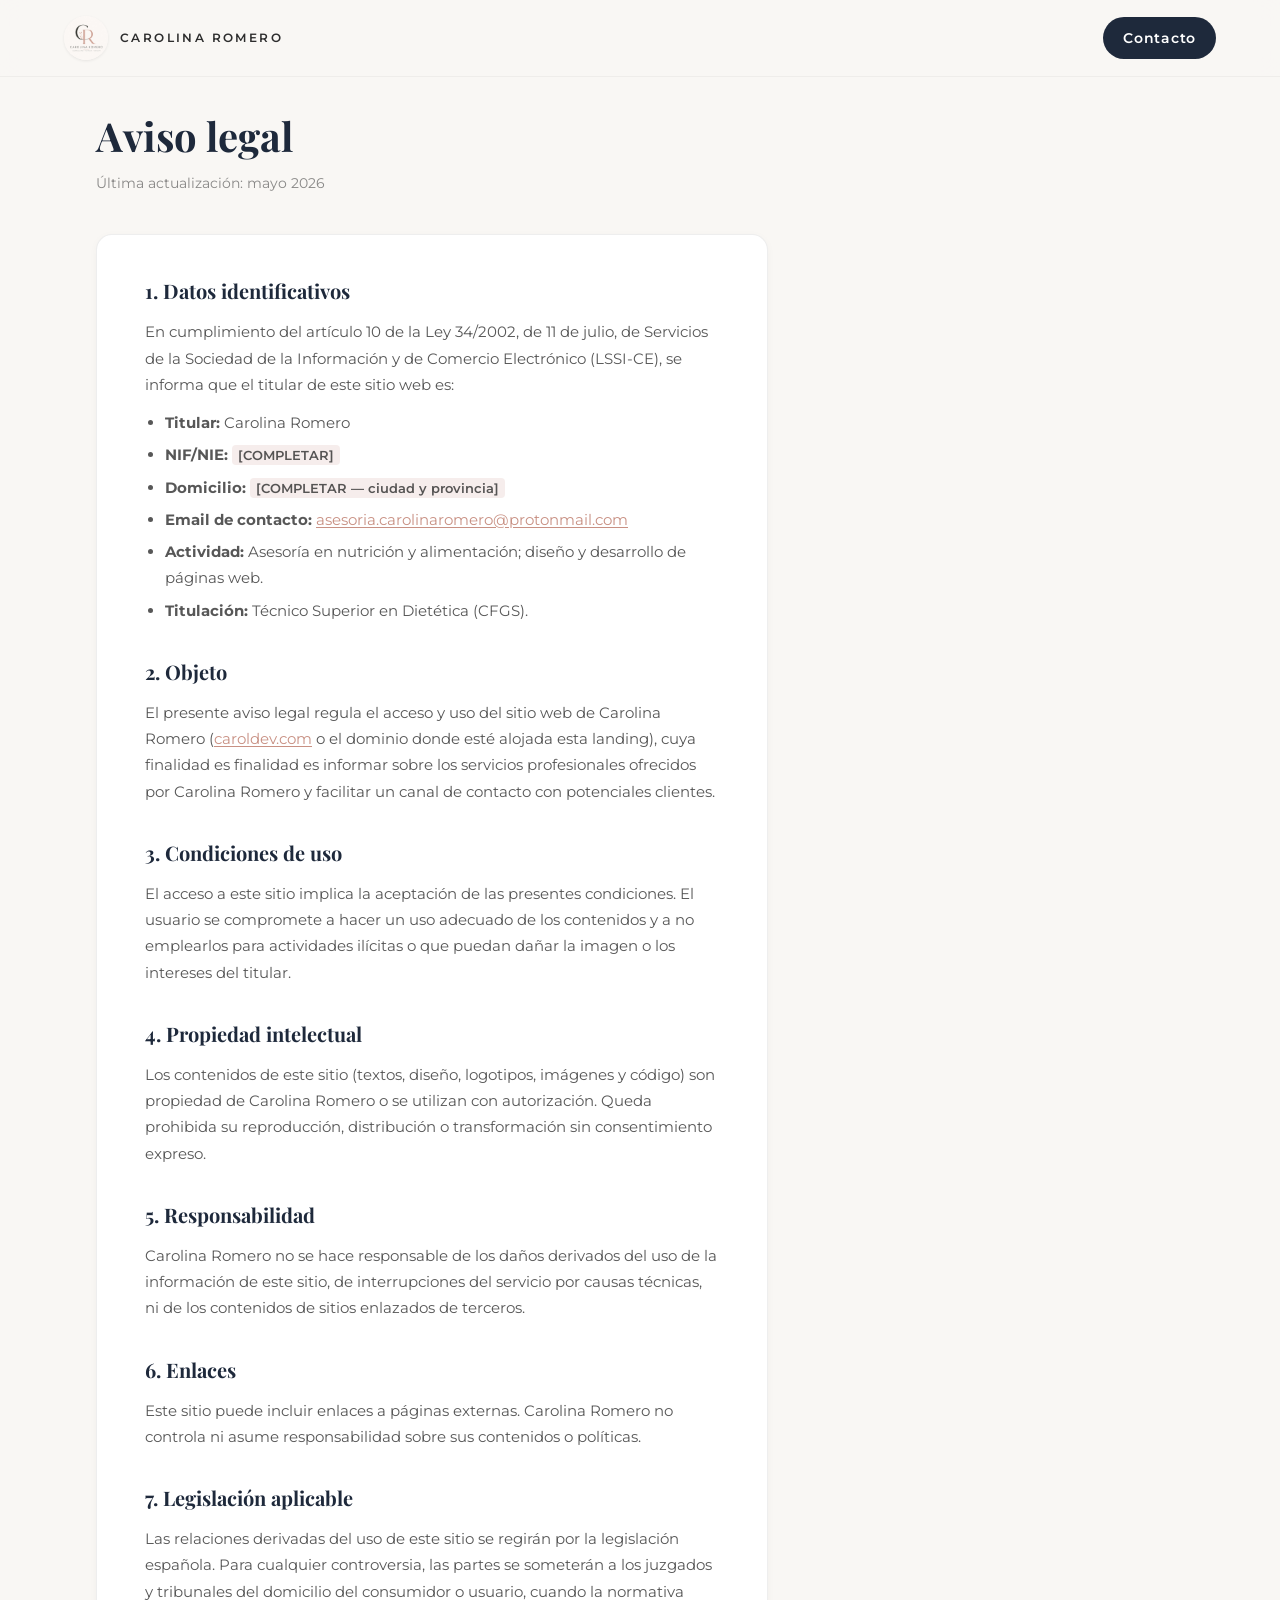
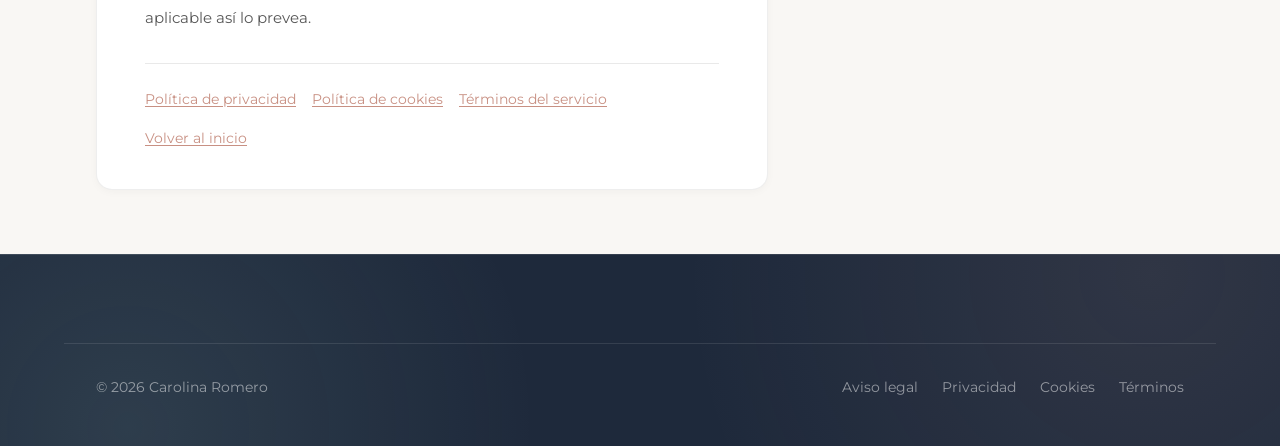
==== legal/aviso-legal.html @ cdf3175e "Añadir precios, consulta gratis 30 min y email Protonmail Co-authored-by: Cursor <cursoragent@cursor" ====
<!DOCTYPE html>
<html lang="es">
  <head>
    <meta charset="UTF-8" />
    <meta name="viewport" content="width=device-width, initial-scale=1.0" />
    <title>Aviso legal — Carolina Romero</title>
    <link rel="preconnect" href="https://fonts.googleapis.com" />
    <link rel="preconnect" href="https://fonts.gstatic.com" crossorigin />
    <link
      href="https://fonts.googleapis.com/css2?family=Montserrat:wght@400;500;600;700&family=Playfair+Display:wght@400;600&display=swap"
      rel="stylesheet"
    />
    <link rel="stylesheet" href="../css/styles.css" />
    <link rel="stylesheet" href="../css/legal.css" />
  </head>
  <body>
    <header class="header">
      <div class="container header-inner">
        <a href="../index.html" class="brand-link">
          <img src="../images/logo.png" alt="Carolina Romero" />
          <span class="brand-name">CAROLINA ROMERO</span>
        </a>
        <a href="../index.html#contacto" class="btn btn-primary">Contacto</a>
      </div>
    </header>

    <main class="legal-page">
      <div class="container">
        <div class="legal-header">
          <h1>Aviso legal</h1>
          <p class="legal-updated">Última actualización: mayo 2026</p>
        </div>

        <div class="legal-content">
          <h2>1. Datos identificativos</h2>
          <p>
            En cumplimiento del artículo 10 de la Ley 34/2002, de 11 de julio,
            de Servicios de la Sociedad de la Información y de Comercio
            Electrónico (LSSI-CE), se informa que el titular de este sitio web
            es:
          </p>
          <ul>
            <li><strong>Titular:</strong> Carolina Romero</li>
            <li>
              <strong>NIF/NIE:</strong>
              <span class="legal-placeholder">[COMPLETAR]</span>
            </li>
            <li>
              <strong>Domicilio:</strong>
              <span class="legal-placeholder">[COMPLETAR — ciudad y provincia]</span>
            </li>
            <li>
              <strong>Email de contacto:</strong>
              <a href="mailto:asesoria.carolinaromero@protonmail.com">asesoria.carolinaromero@protonmail.com</a>
            </li>
            <li>
              <strong>Actividad:</strong> Asesoría en nutrición y alimentación;
              diseño y desarrollo de páginas web.
            </li>
            <li>
              <strong>Titulación:</strong> Técnico Superior en Dietética (CFGS).
            </li>
          </ul>

          <h2>2. Objeto</h2>
          <p>
            El presente aviso legal regula el acceso y uso del sitio web
            de Carolina Romero (<a href="https://caroldev.com/" target="_blank" rel="noopener">caroldev.com</a>
            o el dominio donde esté alojada esta landing), cuya finalidad es
            finalidad es informar sobre los servicios profesionales ofrecidos por
            Carolina Romero y facilitar un canal de contacto con potenciales
            clientes.
          </p>

          <h2>3. Condiciones de uso</h2>
          <p>
            El acceso a este sitio implica la aceptación de las presentes
            condiciones. El usuario se compromete a hacer un uso adecuado de los
            contenidos y a no emplearlos para actividades ilícitas o que
            puedan dañar la imagen o los intereses del titular.
          </p>

          <h2>4. Propiedad intelectual</h2>
          <p>
            Los contenidos de este sitio (textos, diseño, logotipos, imágenes y
            código) son propiedad de Carolina Romero o se utilizan con
            autorización. Queda prohibida su reproducción, distribución o
            transformación sin consentimiento expreso.
          </p>

          <h2>5. Responsabilidad</h2>
          <p>
            Carolina Romero no se hace responsable de los daños derivados del
            uso de la información de este sitio, de interrupciones del servicio
            por causas técnicas, ni de los contenidos de sitios enlazados de
            terceros.
          </p>

          <h2>6. Enlaces</h2>
          <p>
            Este sitio puede incluir enlaces a páginas externas. Carolina Romero
            no controla ni asume responsabilidad sobre sus contenidos o
            políticas.
          </p>

          <h2>7. Legislación aplicable</h2>
          <p>
            Las relaciones derivadas del uso de este sitio se regirán por la
            legislación española. Para cualquier controversia, las partes se
            someterán a los juzgados y tribunales del domicilio del consumidor
            o usuario, cuando la normativa aplicable así lo prevea.
          </p>

          <nav class="legal-nav">
            <a href="privacidad.html">Política de privacidad</a>
            <a href="cookies.html">Política de cookies</a>
            <a href="terminos.html">Términos del servicio</a>
            <a href="../index.html">Volver al inicio</a>
          </nav>
        </div>
      </div>
    </main>

    <footer class="footer">
      <div class="container footer-bottom">
        <p>© <span id="year"></span> Carolina Romero</p>
        <div class="footer-links footer-legal">
          <a href="aviso-legal.html">Aviso legal</a>
          <a href="privacidad.html">Privacidad</a>
          <a href="cookies.html">Cookies</a>
          <a href="terminos.html">Términos</a>
        </div>
      </div>
    </footer>
    <script>
      document.getElementById("year").textContent = new Date().getFullYear();
    </script>
  </body>
</html>
---- css/styles.css ----
:root {
  --cream: #f9f7f4;
  --charcoal: #2d2d2d;
  --rose: #c89083;
  --rose-light: #d1a79e;
  --navy: #1e293b;
  --warm: #d4b8ae;
  --mint: #a3d2ca;
  --font-sans: "Montserrat", system-ui, sans-serif;
  --font-serif: "Playfair Display", Georgia, serif;
  --font-script: "Great Vibes", cursive;
}

*,
*::before,
*::after {
  box-sizing: border-box;
  margin: 0;
  padding: 0;
}

html {
  scroll-behavior: smooth;
}

body {
  font-family: var(--font-sans);
  background: var(--cream);
  color: var(--charcoal);
  line-height: 1.6;
  -webkit-font-smoothing: antialiased;
}

::selection {
  background: color-mix(in srgb, var(--rose) 35%, white);
  color: var(--navy);
}

img {
  max-width: 100%;
  height: auto;
  display: block;
}

a {
  color: inherit;
  text-decoration: none;
}

.container {
  max-width: 72rem;
  margin: 0 auto;
  padding: 0 1.25rem;
}

@media (min-width: 1024px) {
  .container {
    padding: 0 2rem;
  }
}

.eyebrow {
  font-size: 0.75rem;
  font-weight: 600;
  letter-spacing: 0.25em;
  text-transform: uppercase;
}

.font-serif {
  font-family: var(--font-serif);
}

.font-script {
  font-family: var(--font-script);
}

/* Header */
.header {
  position: fixed;
  inset: 0 0 auto;
  z-index: 50;
  border-bottom: 1px solid color-mix(in srgb, var(--charcoal) 5%, transparent);
  background: color-mix(in srgb, var(--cream) 90%, transparent);
  backdrop-filter: blur(12px);
}

.header-inner {
  display: flex;
  align-items: center;
  justify-content: space-between;
  padding: 1rem 0;
}

.brand-link {
  display: flex;
  align-items: center;
  gap: 0.75rem;
}

.brand-link img {
  width: 2.75rem;
  height: 2.75rem;
  border-radius: 9999px;
  object-fit: cover;
  box-shadow: 0 1px 3px rgb(0 0 0 / 8%);
}

.brand-name {
  display: none;
  font-size: 0.75rem;
  font-weight: 600;
  letter-spacing: 0.2em;
}

@media (min-width: 640px) {
  .brand-name {
    display: block;
  }
}

.nav {
  display: none;
  gap: 2rem;
}

@media (min-width: 768px) {
  .nav {
    display: flex;
  }
}

.nav a {
  font-size: 0.875rem;
  font-weight: 500;
  letter-spacing: 0.05em;
  color: color-mix(in srgb, var(--charcoal) 70%, transparent);
  transition: color 0.2s;
}

.nav a:hover {
  color: var(--rose);
}

.btn {
  display: inline-flex;
  align-items: center;
  justify-content: center;
  border-radius: 9999px;
  font-size: 0.875rem;
  font-weight: 600;
  letter-spacing: 0.05em;
  transition: all 0.2s;
  cursor: pointer;
  border: none;
}

.btn-primary {
  background: var(--navy);
  color: white;
  padding: 0.625rem 1.25rem;
}

.btn-primary:hover {
  background: color-mix(in srgb, var(--navy) 90%, black);
}

.btn-rose {
  background: var(--rose);
  color: white;
  padding: 0.875rem 2rem;
  box-shadow: 0 10px 25px -5px color-mix(in srgb, var(--rose) 25%, transparent);
}

.btn-rose:hover {
  background: var(--rose-light);
}

.btn-outline {
  background: transparent;
  color: var(--charcoal);
  padding: 0.875rem 2rem;
  border: 1px solid color-mix(in srgb, var(--charcoal) 15%, transparent);
}

.btn-outline:hover {
  border-color: var(--rose);
  color: var(--rose);
}

.btn-full {
  width: 100%;
  padding: 0.875rem;
}

/* Hero */
.hero-eyebrow {
  color: var(--rose);
}

.hero {
  padding: 7rem 0 4rem;
  background:
    radial-gradient(ellipse 80% 60% at 20% 40%, color-mix(in srgb, var(--rose-light) 20%, transparent), transparent),
    radial-gradient(ellipse 60% 50% at 80% 20%, color-mix(in srgb, var(--mint) 25%, transparent), transparent),
    linear-gradient(180deg, var(--cream) 0%, #fff 50%, var(--cream) 100%);
}

@media (min-width: 1024px) {
  .hero {
    padding: 9rem 0 6rem;
  }
}

.hero-grid {
  display: grid;
  gap: 3rem;
  align-items: center;
}

@media (min-width: 1024px) {
  .hero-grid {
    grid-template-columns: 1fr 1fr;
    gap: 4rem;
  }
}

.hero h1 {
  font-family: var(--font-serif);
  font-size: clamp(2.25rem, 5vw, 3.75rem);
  line-height: 1.15;
  color: var(--navy);
}

.hero h1 span {
  color: var(--rose);
}

.hero-title {
  margin-top: 0.75rem;
  font-size: 0.875rem;
  font-weight: 600;
  letter-spacing: 0.2em;
  text-transform: uppercase;
  color: var(--rose);
}

.hero-pillars {
  margin-top: 1rem;
  font-size: 0.75rem;
  letter-spacing: 0.15em;
  text-transform: uppercase;
  color: color-mix(in srgb, var(--charcoal) 60%, transparent);
}

.value-box {
  margin-top: 2rem;
  display: flex;
  gap: 0.75rem;
  align-items: flex-start;
  padding: 1.25rem;
  border-radius: 1rem;
  border: 1px solid color-mix(in srgb, var(--charcoal) 5%, transparent);
  background: color-mix(in srgb, white 70%, transparent);
  box-shadow: 0 1px 3px rgb(0 0 0 / 5%);
}

.value-icon {
  flex-shrink: 0;
  width: 2.25rem;
  height: 2.25rem;
  display: flex;
  align-items: center;
  justify-content: center;
  border-radius: 9999px;
  background: var(--navy);
  color: var(--mint);
}

.value-box p {
  font-size: 1rem;
  line-height: 1.7;
  color: color-mix(in srgb, var(--charcoal) 80%, transparent);
}

.hero-actions {
  margin-top: 2rem;
  display: flex;
  flex-direction: column;
  gap: 0.75rem;
}

@media (min-width: 640px) {
  .hero-actions {
    flex-direction: row;
    align-items: center;
  }
}

.hero-location {
  margin-top: 1.5rem;
  font-size: 0.875rem;
  color: color-mix(in srgb, var(--charcoal) 50%, transparent);
}

.hero-visual {
  display: flex;
  justify-content: center;
}

.logo-showcase {
  position: relative;
  max-width: 22rem;
  width: 100%;
}

.logo-showcase::before,
.logo-showcase::after {
  content: "";
  position: absolute;
  border-radius: 9999px;
  filter: blur(40px);
  z-index: 0;
}

.logo-showcase::before {
  top: -1rem;
  right: -1rem;
  width: 6rem;
  height: 6rem;
  background: color-mix(in srgb, var(--mint) 40%, transparent);
}

.logo-showcase::after {
  bottom: -1.5rem;
  left: -1.5rem;
  width: 8rem;
  height: 8rem;
  background: color-mix(in srgb, var(--rose-light) 25%, transparent);
}

.logo-card {
  position: relative;
  z-index: 1;
  padding: 3rem 2.5rem;
  border-radius: 1.5rem;
  background: white;
  border: 1px solid color-mix(in srgb, white 60%, transparent);
  box-shadow: 0 25px 50px -12px color-mix(in srgb, var(--navy) 10%, transparent);
  text-align: center;
}

.logo-card img {
  width: 100%;
  max-width: 16rem;
  margin: 0 auto;
}

.logo-tagline {
  margin-top: 1.5rem;
  padding-top: 1.5rem;
  border-top: 1px solid color-mix(in srgb, var(--rose) 30%, transparent);
  font-size: 0.6875rem;
  font-weight: 500;
  letter-spacing: 0.2em;
  text-transform: uppercase;
  color: color-mix(in srgb, var(--charcoal) 55%, transparent);
}

.motto-badge {
  margin-top: 1.25rem;
  padding-top: 1.25rem;
  border-top: 1px solid color-mix(in srgb, var(--rose) 20%, transparent);
  font-family: var(--font-script);
  font-size: clamp(1.125rem, 2.5vw, 1.375rem);
  line-height: 1.35;
  color: var(--navy);
  text-align: center;
  overflow-wrap: anywhere;
}

/* Services */
.services {
  padding: 5rem 0;
  background:
    radial-gradient(circle at 90% 10%, color-mix(in srgb, var(--rose-light) 12%, transparent), transparent 40%),
    radial-gradient(circle at 10% 90%, color-mix(in srgb, var(--mint) 12%, transparent), transparent 35%),
    var(--navy);
}

@media (min-width: 1024px) {
  .services {
    padding: 7rem 0;
  }
}

.section-header {
  max-width: 42rem;
  margin: 0 auto;
  text-align: center;
}

.section-header .eyebrow {
  color: var(--mint);
}

.section-header h2 {
  margin-top: 0.75rem;
  font-family: var(--font-serif);
  font-size: clamp(1.875rem, 4vw, 2.25rem);
  color: white;
}

.section-header p {
  margin-top: 1rem;
  color: color-mix(in srgb, white 70%, transparent);
}

.services-promo {
  margin-top: 1.25rem;
  padding: 0.75rem 1.25rem;
  border-radius: 9999px;
  display: inline-block;
  font-size: 0.875rem;
  font-weight: 600;
  color: var(--navy);
  background: color-mix(in srgb, var(--mint) 55%, white);
}

.service-price {
  margin-top: 0.75rem;
  font-family: var(--font-serif);
  font-size: 1.75rem;
  font-weight: 600;
  color: var(--rose-light);
}

.service-price-quote {
  font-size: 1.125rem;
  font-family: var(--font-sans);
  font-weight: 600;
  letter-spacing: 0.02em;
}

.services-grid {
  margin-top: 3.5rem;
  display: grid;
  gap: 1.5rem;
}

@media (min-width: 1024px) {
  .services-grid {
    grid-template-columns: repeat(3, 1fr);
    gap: 2rem;
  }
}

.service-card {
  padding: 2rem;
  border-radius: 1.5rem;
  border: 1px solid color-mix(in srgb, white 10%, transparent);
  background: color-mix(in srgb, white 5%, transparent);
  transition: transform 0.3s, box-shadow 0.3s;
}

.service-card:hover {
  transform: translateY(-4px);
  box-shadow: 0 20px 40px -12px color-mix(in srgb, var(--navy) 15%, transparent);
}

.service-icon {
  width: 3.5rem;
  height: 3.5rem;
  display: flex;
  align-items: center;
  justify-content: center;
  border-radius: 1rem;
}

.service-icon.rose-accent {
  background: color-mix(in srgb, var(--rose) 15%, transparent);
  color: var(--rose);
}

.service-icon.mint {
  background: color-mix(in srgb, var(--mint) 20%, transparent);
  color: #047857;
}

.service-icon.rose {
  background: color-mix(in srgb, var(--rose) 15%, transparent);
  color: var(--rose);
}

.service-subtitle {
  margin-top: 1.5rem;
  font-size: 0.75rem;
  font-weight: 600;
  letter-spacing: 0.2em;
  text-transform: uppercase;
  color: var(--mint);
}

.service-card h3 {
  margin-top: 0.5rem;
  font-family: var(--font-serif);
  font-size: 1.5rem;
  color: white;
}

.service-card > p:not(.service-price) {
  margin-top: 1rem;
  font-size: 0.875rem;
  line-height: 1.7;
  color: color-mix(in srgb, white 70%, transparent);
}

.service-list {
  margin-top: 1.5rem;
  list-style: none;
}

.service-list li {
  display: flex;
  align-items: center;
  gap: 0.5rem;
  font-size: 0.875rem;
  color: color-mix(in srgb, white 80%, transparent);
  margin-bottom: 0.5rem;
}

.service-list li::before {
  content: "";
  width: 0.375rem;
  height: 0.375rem;
  border-radius: 9999px;
  background: var(--rose-light);
  flex-shrink: 0;
}

.service-link {
  display: inline-flex;
  align-items: center;
  margin-top: 2rem;
  font-size: 0.875rem;
  font-weight: 600;
  color: var(--rose-light);
  transition: color 0.2s;
}

.service-card:hover .service-link {
  color: white;
}

/* About */
.about {
  padding: 5rem 0;
}

@media (min-width: 1024px) {
  .about {
    padding: 7rem 0;
  }
}

.about-grid {
  display: grid;
  gap: 4rem;
}

@media (min-width: 1024px) {
  .about-grid {
    grid-template-columns: 1fr 1fr;
  }
}

.about .eyebrow {
  color: var(--rose);
}

.about h2 {
  margin-top: 0.75rem;
  font-family: var(--font-serif);
  font-size: clamp(1.875rem, 4vw, 2.25rem);
  color: var(--navy);
}

.about-text {
  margin-top: 1.5rem;
  line-height: 1.7;
  color: color-mix(in srgb, var(--charcoal) 75%, transparent);
}

.about-text + .about-text {
  margin-top: 1rem;
}

.about-tagline {
  margin-top: 2rem;
  font-family: var(--font-script);
  font-size: clamp(1.875rem, 4vw, 2.25rem);
  color: var(--rose);
}

.about-links {
  margin-top: 1.75rem;
  display: flex;
  flex-wrap: wrap;
  gap: 0.75rem;
}

.about-links .btn-outline {
  padding: 0.625rem 1.25rem;
  font-size: 0.8125rem;
}

.credentials-grid {
  display: grid;
  gap: 1rem;
}

@media (min-width: 640px) {
  .credentials-grid {
    grid-template-columns: 1fr 1fr;
  }
}

.credential-card {
  padding: 1.5rem;
  border-radius: 1rem;
  border: 1px solid color-mix(in srgb, var(--charcoal) 5%, transparent);
  background: white;
  box-shadow: 0 1px 3px rgb(0 0 0 / 5%);
}

.credential-card h3 {
  font-weight: 600;
  color: var(--navy);
}

.credential-card p {
  margin-top: 0.5rem;
  font-size: 0.875rem;
  line-height: 1.6;
  color: color-mix(in srgb, var(--charcoal) 70%, transparent);
}

.process-grid {
  margin-top: 3.5rem;
  display: grid;
  gap: 1.5rem;
}

@media (min-width: 768px) {
  .process-grid {
    grid-template-columns: repeat(3, 1fr);
    gap: 2rem;
  }
}

.process-step {
  font-family: var(--font-serif);
  font-size: 2.25rem;
  color: color-mix(in srgb, var(--rose-light) 50%, transparent);
}

.service-card .process-step + h3 {
  margin-top: 1rem;
}

.service-card:has(.process-step) > p {
  margin-top: 0.75rem;
}

/* Contact */
.contact {
  padding: 5rem 0;
  background: white;
}

@media (min-width: 1024px) {
  .contact {
    padding: 7rem 0;
  }
}

.contact-grid {
  display: grid;
  gap: 3rem;
}

@media (min-width: 1024px) {
  .contact-grid {
    grid-template-columns: 1fr 1fr;
    gap: 4rem;
  }
}

.contact .eyebrow {
  color: var(--rose);
}

.contact h2 {
  margin-top: 0.75rem;
  font-family: var(--font-serif);
  font-size: clamp(1.875rem, 4vw, 2.25rem);
  color: var(--navy);
}

.contact-intro {
  margin-top: 1rem;
  line-height: 1.7;
  color: color-mix(in srgb, var(--charcoal) 75%, transparent);
}

.contact-links {
  margin-top: 2.5rem;
  display: flex;
  flex-direction: column;
  gap: 1.25rem;
}

.contact-link {
  display: flex;
  align-items: center;
  gap: 1rem;
  padding: 1.25rem;
  border-radius: 1rem;
  border: 1px solid color-mix(in srgb, var(--charcoal) 5%, transparent);
  transition: all 0.2s;
}

.contact-link:hover {
  background: var(--cream);
}

.contact-link-icon {
  width: 2.75rem;
  height: 2.75rem;
  display: flex;
  align-items: center;
  justify-content: center;
  border-radius: 0.75rem;
  font-weight: 600;
}

.contact-link-icon.email {
  background: color-mix(in srgb, var(--rose-light) 25%, transparent);
  color: var(--rose);
}

.contact-link-icon.whatsapp {
  background: color-mix(in srgb, var(--mint) 25%, transparent);
  color: #047857;
}

.contact-link-icon.linkedin {
  background: color-mix(in srgb, var(--navy) 12%, transparent);
  color: var(--navy);
  font-size: 0.875rem;
  font-weight: 700;
}

.contact-link-icon.portfolio {
  background: color-mix(in srgb, var(--rose-light) 25%, transparent);
  color: var(--rose);
  font-size: 0.75rem;
  font-weight: 600;
}

.contact-link-label {
  font-size: 0.75rem;
  letter-spacing: 0.05em;
  text-transform: uppercase;
  color: color-mix(in srgb, var(--charcoal) 50%, transparent);
}

.contact-link-value {
  font-weight: 500;
  color: var(--navy);
}

.contact-form-wrap {
  padding: 2rem;
  border-radius: 1.5rem;
  border: 1px solid color-mix(in srgb, var(--charcoal) 5%, transparent);
  background: var(--cream);
  box-shadow: 0 1px 3px rgb(0 0 0 / 5%);
}

@media (min-width: 1024px) {
  .contact-form-wrap {
    padding: 2.5rem;
  }
}

.form-group {
  margin-bottom: 1.25rem;
}

.form-group label {
  display: block;
  margin-bottom: 0.375rem;
  font-size: 0.875rem;
  font-weight: 500;
}

.form-row {
  display: grid;
  gap: 1.25rem;
}

@media (min-width: 640px) {
  .form-row {
    grid-template-columns: 1fr 1fr;
  }
}

.form-group input,
.form-group select,
.form-group textarea {
  width: 100%;
  padding: 0.75rem 1rem;
  border-radius: 0.75rem;
  border: 1px solid color-mix(in srgb, var(--charcoal) 10%, transparent);
  background: white;
  font-family: inherit;
  font-size: 0.875rem;
  outline: none;
  transition: border-color 0.2s, box-shadow 0.2s;
}

.form-group input:focus,
.form-group select:focus,
.form-group textarea:focus {
  border-color: var(--rose);
  box-shadow: 0 0 0 3px color-mix(in srgb, var(--rose) 20%, transparent);
}

.form-group textarea {
  resize: vertical;
  min-height: 6rem;
}

.form-note {
  margin-top: 1rem;
  text-align: center;
  font-size: 0.75rem;
  color: color-mix(in srgb, var(--charcoal) 50%, transparent);
}

.form-success {
  display: none;
  flex-direction: column;
  align-items: center;
  justify-content: center;
  text-align: center;
  padding: 3rem 0;
}

.form-success.visible {
  display: flex;
}

.form-success-icon {
  width: 4rem;
  height: 4rem;
  display: flex;
  align-items: center;
  justify-content: center;
  border-radius: 9999px;
  background: color-mix(in srgb, var(--mint) 30%, transparent);
  font-size: 1.5rem;
}

.form-success h3 {
  margin-top: 1.5rem;
  font-family: var(--font-serif);
  font-size: 1.5rem;
  color: var(--navy);
}

.form-success p {
  margin-top: 0.75rem;
  max-width: 20rem;
  font-size: 0.875rem;
  line-height: 1.6;
  color: color-mix(in srgb, var(--charcoal) 70%, transparent);
}

.form-success a {
  color: var(--rose);
  font-weight: 500;
  text-decoration: underline;
}

.contact-form.hidden {
  display: none;
}

/* Footer */
.footer {
  padding: 3rem 0;
  background:
    radial-gradient(circle at 90% 10%, color-mix(in srgb, var(--rose-light) 10%, transparent), transparent 40%),
    radial-gradient(circle at 10% 90%, color-mix(in srgb, var(--mint) 12%, transparent), transparent 35%),
    var(--navy);
  border-top: 1px solid color-mix(in srgb, white 10%, transparent);
}

.footer-top {
  display: flex;
  flex-direction: column;
  align-items: center;
  gap: 2rem;
}

@media (min-width: 768px) {
  .footer-top {
    flex-direction: row;
    justify-content: space-between;
  }
}

.footer-brand {
  display: flex;
  align-items: center;
  gap: 1rem;
}

.footer-brand img {
  width: 3.5rem;
  height: 3.5rem;
  border-radius: 9999px;
  object-fit: cover;
}

.footer-brand-name {
  font-family: var(--font-serif);
  font-size: 1.25rem;
  color: white;
}

.footer-brand-sub {
  font-size: 0.875rem;
  color: color-mix(in srgb, white 60%, transparent);
}

.footer-motto {
  font-family: var(--font-script);
  font-size: clamp(1.5rem, 3vw, 1.875rem);
  color: color-mix(in srgb, white 90%, transparent);
  text-align: center;
}

.footer-bottom {
  margin-top: 2.5rem;
  padding-top: 2rem;
  border-top: 1px solid color-mix(in srgb, white 10%, transparent);
  display: flex;
  flex-direction: column;
  align-items: center;
  gap: 1rem;
  font-size: 0.875rem;
  color: color-mix(in srgb, white 50%, transparent);
}

@media (min-width: 768px) {
  .footer-bottom {
    flex-direction: row;
    justify-content: space-between;
  }
}

.form-checkbox {
  display: flex;
  align-items: flex-start;
  gap: 0.625rem;
  font-size: 0.8125rem;
  line-height: 1.5;
  color: color-mix(in srgb, var(--charcoal) 70%, transparent);
  margin-top: 1rem;
}

.form-checkbox input {
  margin-top: 0.2rem;
  flex-shrink: 0;
  accent-color: var(--rose);
}

.form-checkbox a {
  color: var(--rose);
  text-decoration: underline;
}

.footer-links {
  display: flex;
  flex-wrap: wrap;
  gap: 1rem 1.5rem;
}

.footer-links a:hover {
  color: white;
}
---- css/legal.css ----
/* Legal pages */
.legal-page {
  padding: 7rem 0 4rem;
  min-height: 100vh;
}

.legal-header {
  max-width: 42rem;
  margin-bottom: 2.5rem;
}

.legal-header h1 {
  font-family: var(--font-serif);
  font-size: clamp(1.75rem, 4vw, 2.5rem);
  color: var(--navy);
  line-height: 1.2;
}

.legal-updated {
  margin-top: 0.75rem;
  font-size: 0.875rem;
  color: color-mix(in srgb, var(--charcoal) 55%, transparent);
}

.legal-content {
  max-width: 42rem;
  background: white;
  padding: 2rem;
  border-radius: 1rem;
  border: 1px solid color-mix(in srgb, var(--charcoal) 8%, transparent);
  box-shadow: 0 2px 12px -4px color-mix(in srgb, var(--charcoal) 8%, transparent);
}

@media (min-width: 768px) {
  .legal-content {
    padding: 2.5rem 3rem;
  }
}

.legal-content h2 {
  font-family: var(--font-serif);
  font-size: 1.25rem;
  color: var(--navy);
  margin: 2rem 0 0.75rem;
}

.legal-content h2:first-child {
  margin-top: 0;
}

.legal-content p,
.legal-content li {
  font-size: 0.9375rem;
  line-height: 1.75;
  color: color-mix(in srgb, var(--charcoal) 80%, transparent);
}

.legal-content ul {
  margin: 0.75rem 0 0.75rem 1.25rem;
}

.legal-content li {
  margin-bottom: 0.375rem;
}

.legal-content a {
  color: var(--rose);
  text-decoration: underline;
  text-underline-offset: 2px;
}

.legal-content a:hover {
  color: var(--navy);
}

.legal-placeholder {
  background: color-mix(in srgb, var(--rose-light) 20%, white);
  padding: 0.125rem 0.375rem;
  border-radius: 0.25rem;
  font-weight: 600;
  font-size: 0.875em;
}

.legal-nav {
  margin-top: 2rem;
  padding-top: 1.5rem;
  border-top: 1px solid color-mix(in srgb, var(--charcoal) 10%, transparent);
  display: flex;
  flex-wrap: wrap;
  gap: 1rem;
  font-size: 0.875rem;
}

.legal-nav a {
  color: var(--rose);
}

.footer-legal {
  display: flex;
  flex-wrap: wrap;
  gap: 1rem 1.5rem;
  justify-content: center;
}

@media (min-width: 768px) {
  .footer-legal {
    justify-content: flex-end;
  }
}

.form-checkbox {
  display: flex;
  align-items: flex-start;
  gap: 0.625rem;
  font-size: 0.8125rem;
  line-height: 1.5;
  color: color-mix(in srgb, var(--charcoal) 70%, transparent);
}

.form-checkbox input {
  margin-top: 0.2rem;
  flex-shrink: 0;
  accent-color: var(--rose);
}

.form-checkbox a {
  color: var(--rose);
  text-decoration: underline;
}
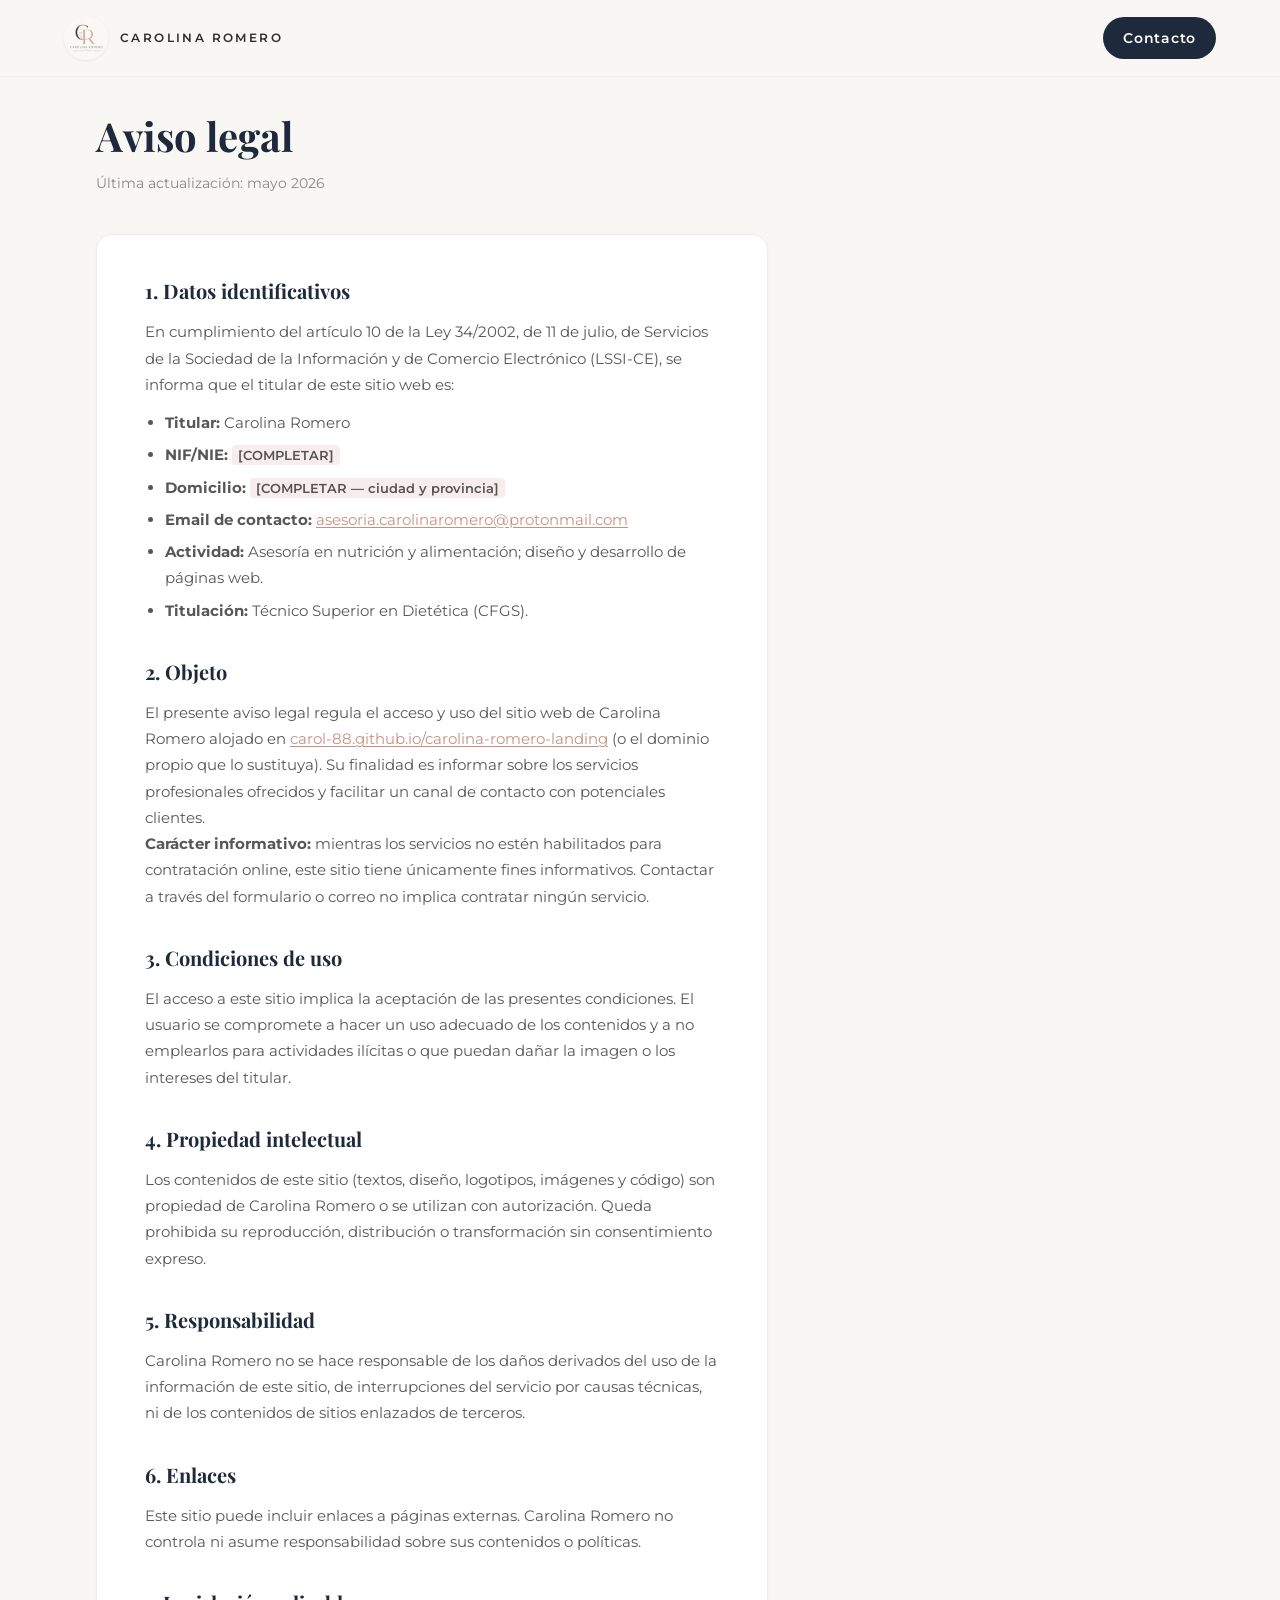
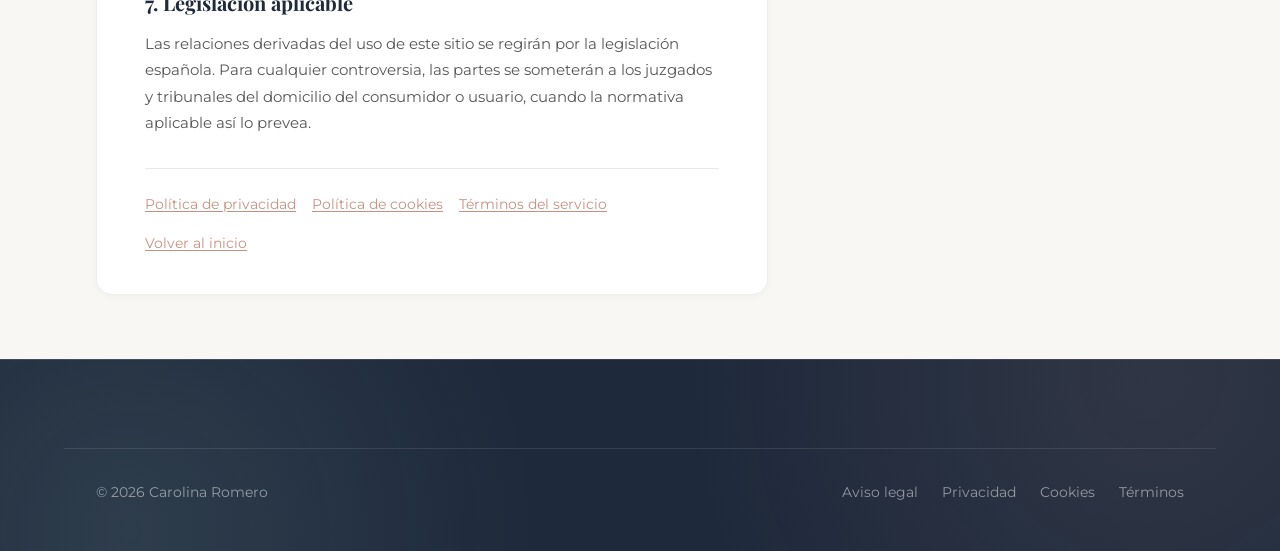
==== commit 31f12a1a: "Mejoras web informativa: duraciones, FAQ, movil, SEO y avisos legales Co-authored-by: Cursor <cursor" ====
--- a/legal/aviso-legal.html
+++ b/legal/aviso-legal.html
@@ -4,6 +4,10 @@
     <meta charset="UTF-8" />
     <meta name="viewport" content="width=device-width, initial-scale=1.0" />
     <title>Aviso legal — Carolina Romero</title>
+    <link rel="icon" href="../favicon.ico" sizes="any" />
+    <link rel="icon" href="../images/favicon-32x32.png" type="image/png" sizes="32x32" />
+    <link rel="icon" href="../images/favicon-16x16.png" type="image/png" sizes="16x16" />
+    <link rel="apple-touch-icon" href="../images/apple-touch-icon.png" sizes="180x180" />
     <link rel="preconnect" href="https://fonts.googleapis.com" />
     <link rel="preconnect" href="https://fonts.gstatic.com" crossorigin />
     <link
@@ -64,12 +68,18 @@
 
           <h2>2. Objeto</h2>
           <p>
-            El presente aviso legal regula el acceso y uso del sitio web
-            de Carolina Romero (<a href="https://caroldev.com/" target="_blank" rel="noopener">caroldev.com</a>
-            o el dominio donde esté alojada esta landing), cuya finalidad es
-            finalidad es informar sobre los servicios profesionales ofrecidos por
-            Carolina Romero y facilitar un canal de contacto con potenciales
-            clientes.
+            El presente aviso legal regula el acceso y uso del sitio web de
+            Carolina Romero alojado en
+            <a href="https://carol-88.github.io/carolina-romero-landing/" target="_blank" rel="noopener">carol-88.github.io/carolina-romero-landing</a>
+            (o el dominio propio que lo sustituya). Su finalidad es informar
+            sobre los servicios profesionales ofrecidos y facilitar un canal de
+            contacto con potenciales clientes.
+          </p>
+          <p>
+            <strong>Carácter informativo:</strong> mientras los servicios no
+            estén habilitados para contratación online, este sitio tiene
+            únicamente fines informativos. Contactar a través del formulario o
+            correo no implica contratar ningún servicio.
           </p>
 
           <h2>3. Condiciones de uso</h2>
--- a/css/styles.css
+++ b/css/styles.css
@@ -31,6 +31,27 @@
   -webkit-font-smoothing: antialiased;
 }
 
+body.nav-open {
+  overflow: hidden;
+}
+
+.skip-link {
+  position: absolute;
+  top: -100%;
+  left: 1rem;
+  z-index: 100;
+  padding: 0.75rem 1rem;
+  background: var(--navy);
+  color: white;
+  border-radius: 0 0 0.5rem 0.5rem;
+  font-size: 0.875rem;
+  font-weight: 600;
+}
+
+.skip-link:focus {
+  top: 0;
+}
+
 ::selection {
   background: color-mix(in srgb, var(--rose) 35%, white);
   color: var(--navy);
@@ -88,7 +109,67 @@
   display: flex;
   align-items: center;
   justify-content: space-between;
+  gap: 0.75rem;
   padding: 1rem 0;
+}
+
+.nav-toggle {
+  display: flex;
+  flex-direction: column;
+  justify-content: center;
+  gap: 0.3rem;
+  width: 2.5rem;
+  height: 2.5rem;
+  padding: 0.375rem;
+  border: 1px solid color-mix(in srgb, var(--charcoal) 12%, transparent);
+  border-radius: 0.5rem;
+  background: white;
+  cursor: pointer;
+  position: relative;
+  z-index: 51;
+}
+
+.nav-toggle span {
+  display: block;
+  height: 2px;
+  background: var(--charcoal);
+  border-radius: 9999px;
+  transition: transform 0.2s, opacity 0.2s;
+}
+
+.nav-toggle[aria-expanded="true"] span:nth-child(1) {
+  transform: translateY(6px) rotate(45deg);
+}
+
+.nav-toggle[aria-expanded="true"] span:nth-child(2) {
+  opacity: 0;
+}
+
+.nav-toggle[aria-expanded="true"] span:nth-child(3) {
+  transform: translateY(-6px) rotate(-45deg);
+}
+
+@media (min-width: 768px) {
+  .nav-toggle {
+    display: none;
+  }
+}
+
+.header-cta {
+  display: none;
+  white-space: nowrap;
+}
+
+@media (min-width: 480px) {
+  .header-cta {
+    display: inline-flex;
+  }
+}
+
+@media (min-width: 768px) {
+  .header-cta {
+    display: inline-flex;
+  }
 }
 
 .brand-link {
@@ -123,6 +204,28 @@
   gap: 2rem;
 }
 
+@media (max-width: 767px) {
+  .nav {
+    position: fixed;
+    inset: 0;
+    z-index: 40;
+    flex-direction: column;
+    align-items: center;
+    justify-content: center;
+    gap: 2rem;
+    background: color-mix(in srgb, var(--cream) 97%, transparent);
+    backdrop-filter: blur(12px);
+  }
+
+  .nav.is-open {
+    display: flex;
+  }
+
+  .nav a {
+    font-size: 1.125rem;
+  }
+}
+
 @media (min-width: 768px) {
   .nav {
     display: flex;
@@ -198,7 +301,7 @@
 }
 
 .hero {
-  padding: 7rem 0 4rem;
+  padding: 2rem 0 4rem;
   background:
     radial-gradient(ellipse 80% 60% at 20% 40%, color-mix(in srgb, var(--rose-light) 20%, transparent), transparent),
     radial-gradient(ellipse 60% 50% at 80% 20%, color-mix(in srgb, var(--mint) 25%, transparent), transparent),
@@ -207,8 +310,39 @@
 
 @media (min-width: 1024px) {
   .hero {
-    padding: 9rem 0 6rem;
-  }
+    padding: 3rem 0 6rem;
+  }
+}
+
+#main-content {
+  padding-top: 4.75rem;
+}
+
+.site-notice {
+  background: color-mix(in srgb, var(--navy) 92%, black);
+  color: white;
+  border-bottom: 1px solid color-mix(in srgb, white 12%, transparent);
+}
+
+.site-notice-inner {
+  padding: 0.875rem 0;
+}
+
+.site-notice p {
+  font-size: 0.8125rem;
+  line-height: 1.55;
+  text-align: center;
+}
+
+.site-notice strong {
+  color: var(--mint);
+}
+
+.hero-disclaimer {
+  margin-top: 0.75rem;
+  font-size: 0.8125rem;
+  color: color-mix(in srgb, var(--charcoal) 55%, transparent);
+  max-width: 36rem;
 }
 
 .hero-grid {
@@ -410,20 +544,21 @@
   color: white;
 }
 
-.section-header p {
+.section-header p:not(.services-promo) {
   margin-top: 1rem;
   color: color-mix(in srgb, white 70%, transparent);
 }
 
-.services-promo {
+.section-header .services-promo {
   margin-top: 1.25rem;
-  padding: 0.75rem 1.25rem;
-  border-radius: 9999px;
+  padding: 0.875rem 1.5rem;
+  border-radius: 0.75rem;
   display: inline-block;
-  font-size: 0.875rem;
-  font-weight: 600;
-  color: var(--navy);
-  background: color-mix(in srgb, var(--mint) 55%, white);
+  font-size: 0.9375rem;
+  font-weight: 600;
+  line-height: 1.5;
+  color: var(--charcoal);
+  background: #ffffff;
 }
 
 .service-price {
@@ -434,11 +569,26 @@
   color: var(--rose-light);
 }
 
+.service-price span {
+  font-family: var(--font-sans);
+  font-size: 0.875rem;
+  font-weight: 500;
+  color: color-mix(in srgb, white 65%, transparent);
+}
+
 .service-price-quote {
   font-size: 1.125rem;
   font-family: var(--font-sans);
   font-weight: 600;
   letter-spacing: 0.02em;
+}
+
+.service-duration {
+  margin-top: 0.35rem;
+  font-size: 0.8125rem;
+  font-weight: 500;
+  letter-spacing: 0.03em;
+  color: color-mix(in srgb, white 70%, transparent);
 }
 
 .services-grid {
@@ -594,6 +744,15 @@
   margin-top: 1rem;
 }
 
+.about-note {
+  font-size: 0.875rem;
+  color: color-mix(in srgb, var(--charcoal) 65%, transparent);
+  padding: 0.875rem 1rem;
+  border-left: 3px solid var(--rose-light);
+  background: color-mix(in srgb, var(--rose-light) 12%, white);
+  border-radius: 0 0.5rem 0.5rem 0;
+}
+
 .about-tagline {
   margin-top: 2rem;
   font-family: var(--font-script);
@@ -758,6 +917,11 @@
   color: var(--navy);
   font-size: 0.875rem;
   font-weight: 700;
+}
+
+.contact-link-icon.facebook {
+  background: color-mix(in srgb, #1877f2 15%, transparent);
+  color: #1877f2;
 }
 
 .contact-link-icon.portfolio {
@@ -1001,3 +1165,98 @@
 .footer-links a:hover {
   color: white;
 }
+
+/* FAQ */
+.faq {
+  padding: 4rem 0;
+  background: white;
+}
+
+.faq-header .eyebrow {
+  color: var(--rose);
+}
+
+.faq-header h2 {
+  color: var(--navy);
+}
+
+.faq-list {
+  margin-top: 2.5rem;
+  max-width: 42rem;
+  margin-left: auto;
+  margin-right: auto;
+  display: flex;
+  flex-direction: column;
+  gap: 0.75rem;
+}
+
+.faq-item {
+  border: 1px solid color-mix(in srgb, var(--charcoal) 10%, transparent);
+  border-radius: 0.75rem;
+  background: var(--cream);
+  overflow: hidden;
+}
+
+.faq-item summary {
+  padding: 1rem 1.25rem;
+  font-weight: 600;
+  color: var(--navy);
+  cursor: pointer;
+  list-style: none;
+}
+
+.faq-item summary::-webkit-details-marker {
+  display: none;
+}
+
+.faq-item summary::after {
+  content: "+";
+  float: right;
+  font-weight: 400;
+  color: var(--rose);
+}
+
+.faq-item[open] summary::after {
+  content: "−";
+}
+
+.faq-item p {
+  padding: 0 1.25rem 1.125rem;
+  font-size: 0.9375rem;
+  line-height: 1.65;
+  color: color-mix(in srgb, var(--charcoal) 75%, transparent);
+}
+
+.contact-note {
+  margin-top: 1rem;
+  padding: 0.875rem 1rem;
+  font-size: 0.875rem;
+  line-height: 1.55;
+  background: color-mix(in srgb, var(--rose-light) 15%, white);
+  border: 1px solid color-mix(in srgb, var(--rose) 25%, transparent);
+  border-radius: 0.75rem;
+  color: color-mix(in srgb, var(--charcoal) 80%, transparent);
+}
+
+.whatsapp-float {
+  position: fixed;
+  right: 1.25rem;
+  bottom: 1.25rem;
+  z-index: 45;
+  display: flex;
+  align-items: center;
+  justify-content: center;
+  width: 3.5rem;
+  height: 3.5rem;
+  border-radius: 9999px;
+  background: #25d366;
+  color: white;
+  box-shadow: 0 10px 25px -5px rgb(0 0 0 / 25%);
+  transition: transform 0.2s, box-shadow 0.2s;
+}
+
+.whatsapp-float:hover {
+  transform: scale(1.05);
+  box-shadow: 0 14px 28px -6px rgb(0 0 0 / 30%);
+  color: white;
+}
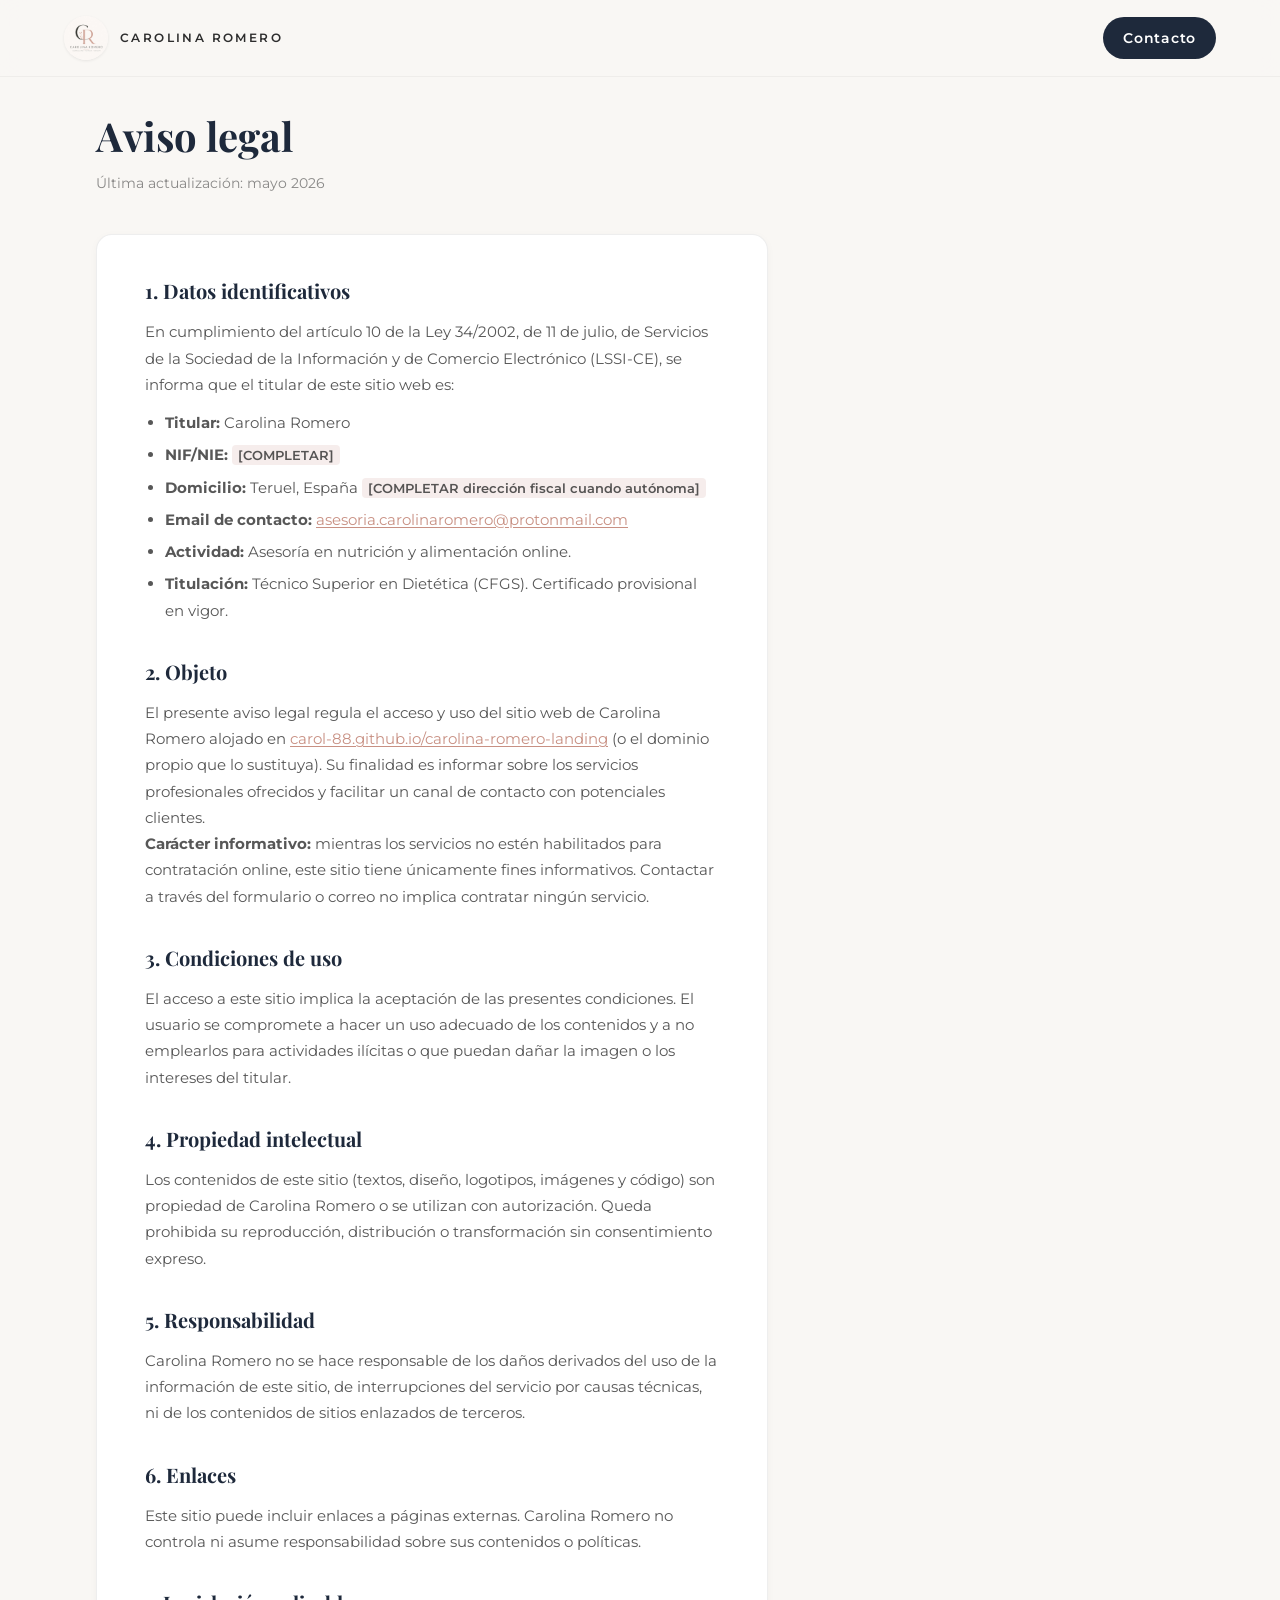
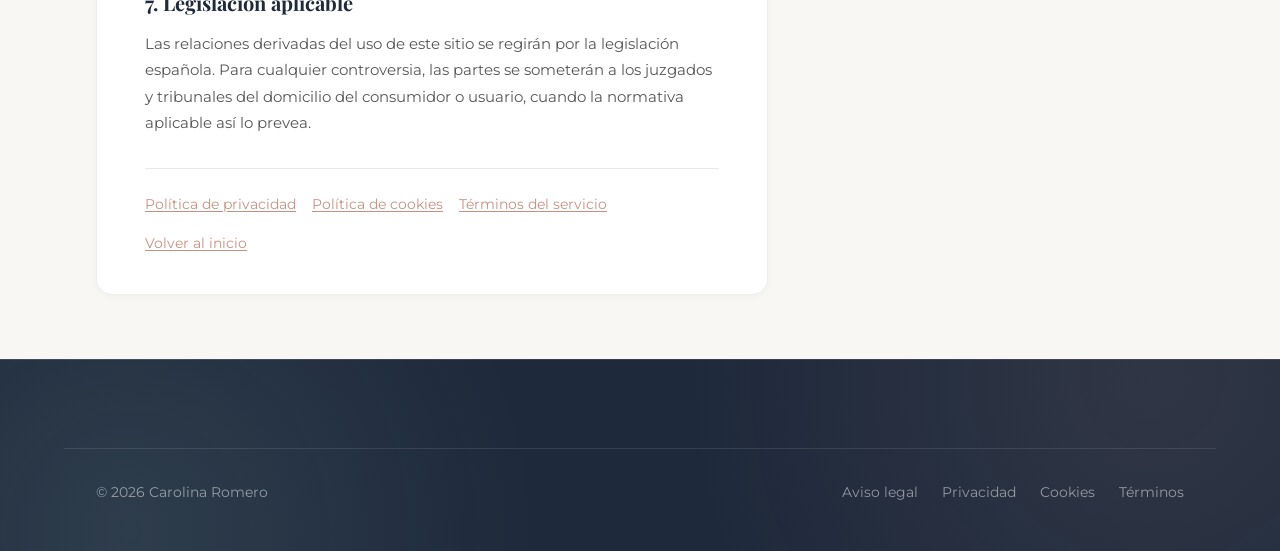
==== commit 0a893e32: "Reformular web solo dietetica: planes, reserva, grupo WhatsApp y SEO Co-authored-by: Cursor <cursora" ====
--- a/legal/aviso-legal.html
+++ b/legal/aviso-legal.html
@@ -50,19 +50,18 @@
               <span class="legal-placeholder">[COMPLETAR]</span>
             </li>
             <li>
-              <strong>Domicilio:</strong>
-              <span class="legal-placeholder">[COMPLETAR — ciudad y provincia]</span>
+              <strong>Domicilio:</strong> Teruel, España
+              <span class="legal-placeholder">[COMPLETAR dirección fiscal cuando autónoma]</span>
             </li>
             <li>
               <strong>Email de contacto:</strong>
               <a href="mailto:asesoria.carolinaromero@protonmail.com">asesoria.carolinaromero@protonmail.com</a>
             </li>
             <li>
-              <strong>Actividad:</strong> Asesoría en nutrición y alimentación;
-              diseño y desarrollo de páginas web.
+              <strong>Actividad:</strong> Asesoría en nutrición y alimentación online.
             </li>
             <li>
-              <strong>Titulación:</strong> Técnico Superior en Dietética (CFGS).
+              <strong>Titulación:</strong> Técnico Superior en Dietética (CFGS). Certificado provisional en vigor.
             </li>
           </ul>
 
--- a/css/styles.css
+++ b/css/styles.css
@@ -1260,3 +1260,505 @@
   box-shadow: 0 14px 28px -6px rgb(0 0 0 / 30%);
   color: white;
 }
+
+@media (prefers-reduced-motion: reduce) {
+  html {
+    scroll-behavior: auto;
+  }
+
+  *,
+  *::before,
+  *::after {
+    animation-duration: 0.01ms !important;
+    transition-duration: 0.01ms !important;
+  }
+}
+
+.visually-hidden {
+  position: absolute;
+  width: 1px;
+  height: 1px;
+  padding: 0;
+  margin: -1px;
+  overflow: hidden;
+  clip: rect(0, 0, 0, 0);
+  white-space: nowrap;
+  border: 0;
+}
+
+.btn-disabled,
+.btn-disabled:hover {
+  opacity: 0.55;
+  cursor: not-allowed;
+  pointer-events: none;
+}
+
+.btn:focus-visible,
+.nav-toggle:focus-visible,
+.nav a:focus-visible,
+.contact-link:focus-visible,
+.faq-item summary:focus-visible {
+  outline: 2px solid var(--rose);
+  outline-offset: 2px;
+}
+
+.section-intro {
+  max-width: 40rem;
+  margin: 0 auto 2.5rem;
+  text-align: center;
+}
+
+.section-intro .eyebrow {
+  color: var(--rose);
+}
+
+.section-intro h2 {
+  margin-top: 0.75rem;
+  font-family: var(--font-serif);
+  font-size: clamp(1.75rem, 4vw, 2.25rem);
+  color: var(--navy);
+}
+
+.section-intro p {
+  margin-top: 1rem;
+  color: color-mix(in srgb, var(--charcoal) 70%, transparent);
+}
+
+.section-intro-light h2,
+.section-intro-light p {
+  color: white;
+}
+
+.section-intro-light .eyebrow {
+  color: var(--mint);
+}
+
+.hero-lead {
+  margin-top: 1.25rem;
+  font-size: 1.0625rem;
+  line-height: 1.7;
+  max-width: 34rem;
+  color: color-mix(in srgb, var(--charcoal) 80%, transparent);
+}
+
+.hero-badges {
+  margin-top: 1.5rem;
+  display: flex;
+  flex-wrap: wrap;
+  gap: 0.5rem;
+  list-style: none;
+}
+
+.hero-badges li {
+  font-size: 0.75rem;
+  font-weight: 600;
+  letter-spacing: 0.04em;
+  text-transform: uppercase;
+  padding: 0.4rem 0.75rem;
+  border-radius: 9999px;
+  background: color-mix(in srgb, var(--mint) 22%, white);
+  color: color-mix(in srgb, var(--navy) 85%, black);
+}
+
+.para-quien {
+  padding: 4rem 0;
+  background: white;
+}
+
+.para-quien-grid {
+  display: grid;
+  gap: 1.25rem;
+}
+
+@media (min-width: 768px) {
+  .para-quien-grid {
+    grid-template-columns: repeat(3, 1fr);
+  }
+}
+
+.para-card {
+  padding: 1.5rem;
+  border-radius: 1rem;
+  background: var(--cream);
+  border: 1px solid color-mix(in srgb, var(--charcoal) 8%, transparent);
+}
+
+.para-card h3 {
+  font-family: var(--font-serif);
+  font-size: 1.125rem;
+  color: var(--navy);
+}
+
+.para-card p {
+  margin-top: 0.75rem;
+  font-size: 0.9375rem;
+  color: color-mix(in srgb, var(--charcoal) 72%, transparent);
+}
+
+.pricing-grid {
+  display: grid;
+  gap: 1.5rem;
+  margin-top: 2rem;
+}
+
+@media (min-width: 768px) {
+  .pricing-grid {
+    grid-template-columns: 1fr 1fr;
+    align-items: stretch;
+  }
+}
+
+.pricing-card {
+  position: relative;
+  padding: 2rem 1.75rem;
+  border-radius: 1rem;
+  background: color-mix(in srgb, white 8%, var(--navy));
+  border: 1px solid color-mix(in srgb, white 12%, transparent);
+  color: white;
+}
+
+.pricing-card-featured {
+  border-color: var(--mint);
+  box-shadow: 0 0 0 1px color-mix(in srgb, var(--mint) 40%, transparent);
+}
+
+.pricing-label {
+  font-size: 0.6875rem;
+  font-weight: 700;
+  letter-spacing: 0.2em;
+  text-transform: uppercase;
+  color: color-mix(in srgb, white 55%, transparent);
+}
+
+.pricing-label-featured {
+  color: var(--mint);
+}
+
+.pricing-card h3 {
+  margin-top: 0.5rem;
+  font-family: var(--font-serif);
+  font-size: 1.5rem;
+}
+
+.pricing-amount {
+  margin-top: 1rem;
+  font-family: var(--font-serif);
+  font-size: 2.5rem;
+  font-weight: 600;
+  color: var(--rose-light);
+}
+
+.pricing-period {
+  font-size: 0.875rem;
+  color: color-mix(in srgb, white 65%, transparent);
+}
+
+.pricing-features {
+  margin-top: 1.25rem;
+  list-style: none;
+  display: flex;
+  flex-direction: column;
+  gap: 0.5rem;
+  font-size: 0.9rem;
+  color: color-mix(in srgb, white 85%, transparent);
+}
+
+.pricing-features li::before {
+  content: "✓ ";
+  color: var(--mint);
+}
+
+.pricing-note {
+  margin-top: 1rem;
+  font-size: 0.8125rem;
+  color: color-mix(in srgb, white 50%, transparent);
+}
+
+.pricing-badge {
+  display: inline-block;
+  margin-top: 1.25rem;
+  padding: 0.35rem 0.75rem;
+  border-radius: 9999px;
+  font-size: 0.75rem;
+  font-weight: 600;
+  background: color-mix(in srgb, var(--rose) 35%, transparent);
+  color: white;
+}
+
+.pricing-extra {
+  margin-top: 1.5rem;
+  text-align: center;
+  font-size: 0.9375rem;
+  color: color-mix(in srgb, white 75%, transparent);
+}
+
+.comparison-wrap {
+  margin-top: 2.5rem;
+  overflow-x: auto;
+}
+
+.comparison-table {
+  width: 100%;
+  min-width: 20rem;
+  border-collapse: collapse;
+  font-size: 0.875rem;
+  background: color-mix(in srgb, white 6%, var(--navy));
+  border-radius: 0.75rem;
+  overflow: hidden;
+}
+
+.comparison-table th,
+.comparison-table td {
+  padding: 0.875rem 1rem;
+  border-bottom: 1px solid color-mix(in srgb, white 10%, transparent);
+  text-align: center;
+  color: color-mix(in srgb, white 85%, transparent);
+}
+
+.comparison-table thead th {
+  background: color-mix(in srgb, white 8%, transparent);
+  font-weight: 600;
+}
+
+.comparison-table tbody th {
+  text-align: left;
+  font-weight: 500;
+}
+
+.grupo-wa {
+  padding: 4rem 0;
+  background:
+    linear-gradient(135deg, color-mix(in srgb, var(--mint) 18%, white), var(--cream));
+}
+
+.grupo-wa h2 {
+  font-family: var(--font-serif);
+  font-size: clamp(1.5rem, 3vw, 2rem);
+  color: var(--navy);
+}
+
+.grupo-wa p {
+  margin-top: 1rem;
+  line-height: 1.65;
+  color: color-mix(in srgb, var(--charcoal) 78%, transparent);
+}
+
+.grupo-wa-list {
+  margin-top: 1.25rem;
+  padding-left: 1.25rem;
+  display: flex;
+  flex-direction: column;
+  gap: 0.5rem;
+  color: color-mix(in srgb, var(--charcoal) 75%, transparent);
+}
+
+.grupo-wa-note {
+  margin-top: 1.25rem;
+  font-size: 0.875rem;
+  padding: 0.875rem 1rem;
+  border-left: 3px solid var(--rose);
+  background: white;
+  border-radius: 0 0.5rem 0.5rem 0;
+}
+
+.como-funciona {
+  padding: 4rem 0;
+  background: white;
+}
+
+.steps-list {
+  list-style: none;
+  display: grid;
+  gap: 1rem;
+}
+
+@media (min-width: 768px) {
+  .steps-list {
+    grid-template-columns: repeat(2, 1fr);
+  }
+}
+
+@media (min-width: 1024px) {
+  .steps-list {
+    grid-template-columns: repeat(4, 1fr);
+  }
+}
+
+.step-card {
+  padding: 1.5rem;
+  border-radius: 1rem;
+  background: var(--cream);
+  border: 1px solid color-mix(in srgb, var(--charcoal) 8%, transparent);
+}
+
+.step-num {
+  display: inline-flex;
+  width: 2rem;
+  height: 2rem;
+  align-items: center;
+  justify-content: center;
+  border-radius: 9999px;
+  background: var(--navy);
+  color: white;
+  font-size: 0.875rem;
+  font-weight: 700;
+}
+
+.step-card h3 {
+  margin-top: 1rem;
+  font-size: 1rem;
+  color: var(--navy);
+}
+
+.step-card p {
+  margin-top: 0.5rem;
+  font-size: 0.875rem;
+  line-height: 1.6;
+  color: color-mix(in srgb, var(--charcoal) 72%, transparent);
+}
+
+.booking {
+  padding: 4rem 0;
+  background: var(--navy);
+}
+
+.booking-steps {
+  display: grid;
+  gap: 1.5rem;
+}
+
+@media (min-width: 768px) {
+  .booking-steps {
+    grid-template-columns: 1fr 1fr;
+  }
+}
+
+.booking-step {
+  padding: 1.75rem;
+  border-radius: 1rem;
+  background: white;
+}
+
+.booking-step-num {
+  font-size: 0.6875rem;
+  font-weight: 700;
+  letter-spacing: 0.15em;
+  text-transform: uppercase;
+  color: var(--rose);
+}
+
+.booking-step h3 {
+  margin-top: 0.5rem;
+  font-family: var(--font-serif);
+  color: var(--navy);
+}
+
+.booking-step p {
+  margin-top: 0.5rem;
+  font-size: 0.9rem;
+  color: color-mix(in srgb, var(--charcoal) 72%, transparent);
+}
+
+.booking-step .btn {
+  margin-top: 1.25rem;
+}
+
+.booking-pending {
+  margin-top: 0.75rem;
+  font-size: 0.8125rem;
+  color: color-mix(in srgb, var(--charcoal) 65%, transparent);
+}
+
+.booking-pending a {
+  color: var(--rose);
+  text-decoration: underline;
+}
+
+.cal-placeholder {
+  margin-top: 1.25rem;
+  padding: 1.5rem;
+  border-radius: 0.75rem;
+  border: 2px dashed color-mix(in srgb, var(--charcoal) 18%, transparent);
+  background: var(--cream);
+  text-align: center;
+}
+
+.cal-placeholder-title {
+  font-weight: 600;
+  color: var(--navy);
+}
+
+.cal-placeholder p {
+  margin-top: 0.5rem;
+  font-size: 0.875rem;
+  color: color-mix(in srgb, var(--charcoal) 68%, transparent);
+}
+
+.cal-placeholder-hint {
+  margin-top: 0.75rem !important;
+  font-size: 0.8125rem !important;
+}
+
+.cal-placeholder a {
+  color: var(--rose);
+  text-decoration: underline;
+}
+
+.about-credential {
+  margin-top: 1rem;
+  font-size: 0.9375rem;
+  line-height: 1.6;
+  color: color-mix(in srgb, var(--charcoal) 80%, transparent);
+}
+
+.testimonials {
+  padding: 4rem 0;
+  background: color-mix(in srgb, var(--rose-light) 12%, white);
+}
+
+.testimonials-grid {
+  display: grid;
+  gap: 1.25rem;
+}
+
+@media (min-width: 768px) {
+  .testimonials-grid {
+    grid-template-columns: repeat(2, 1fr);
+  }
+}
+
+.testimonial-card {
+  margin: 0;
+  padding: 1.5rem;
+  border-radius: 1rem;
+  background: white;
+  border: 1px solid color-mix(in srgb, var(--charcoal) 8%, transparent);
+}
+
+.testimonial-text {
+  font-size: 0.9375rem;
+  line-height: 1.65;
+  font-style: italic;
+  color: color-mix(in srgb, var(--charcoal) 80%, transparent);
+}
+
+.testimonial-author {
+  display: block;
+  margin-top: 1rem;
+  font-style: normal;
+  font-weight: 600;
+  color: var(--navy);
+}
+
+.testimonial-context {
+  display: block;
+  margin-top: 0.25rem;
+  font-size: 0.75rem;
+  color: color-mix(in srgb, var(--charcoal) 55%, transparent);
+}
+
+.testimonials-empty {
+  text-align: center;
+  font-size: 0.9375rem;
+  color: color-mix(in srgb, var(--charcoal) 65%, transparent);
+}
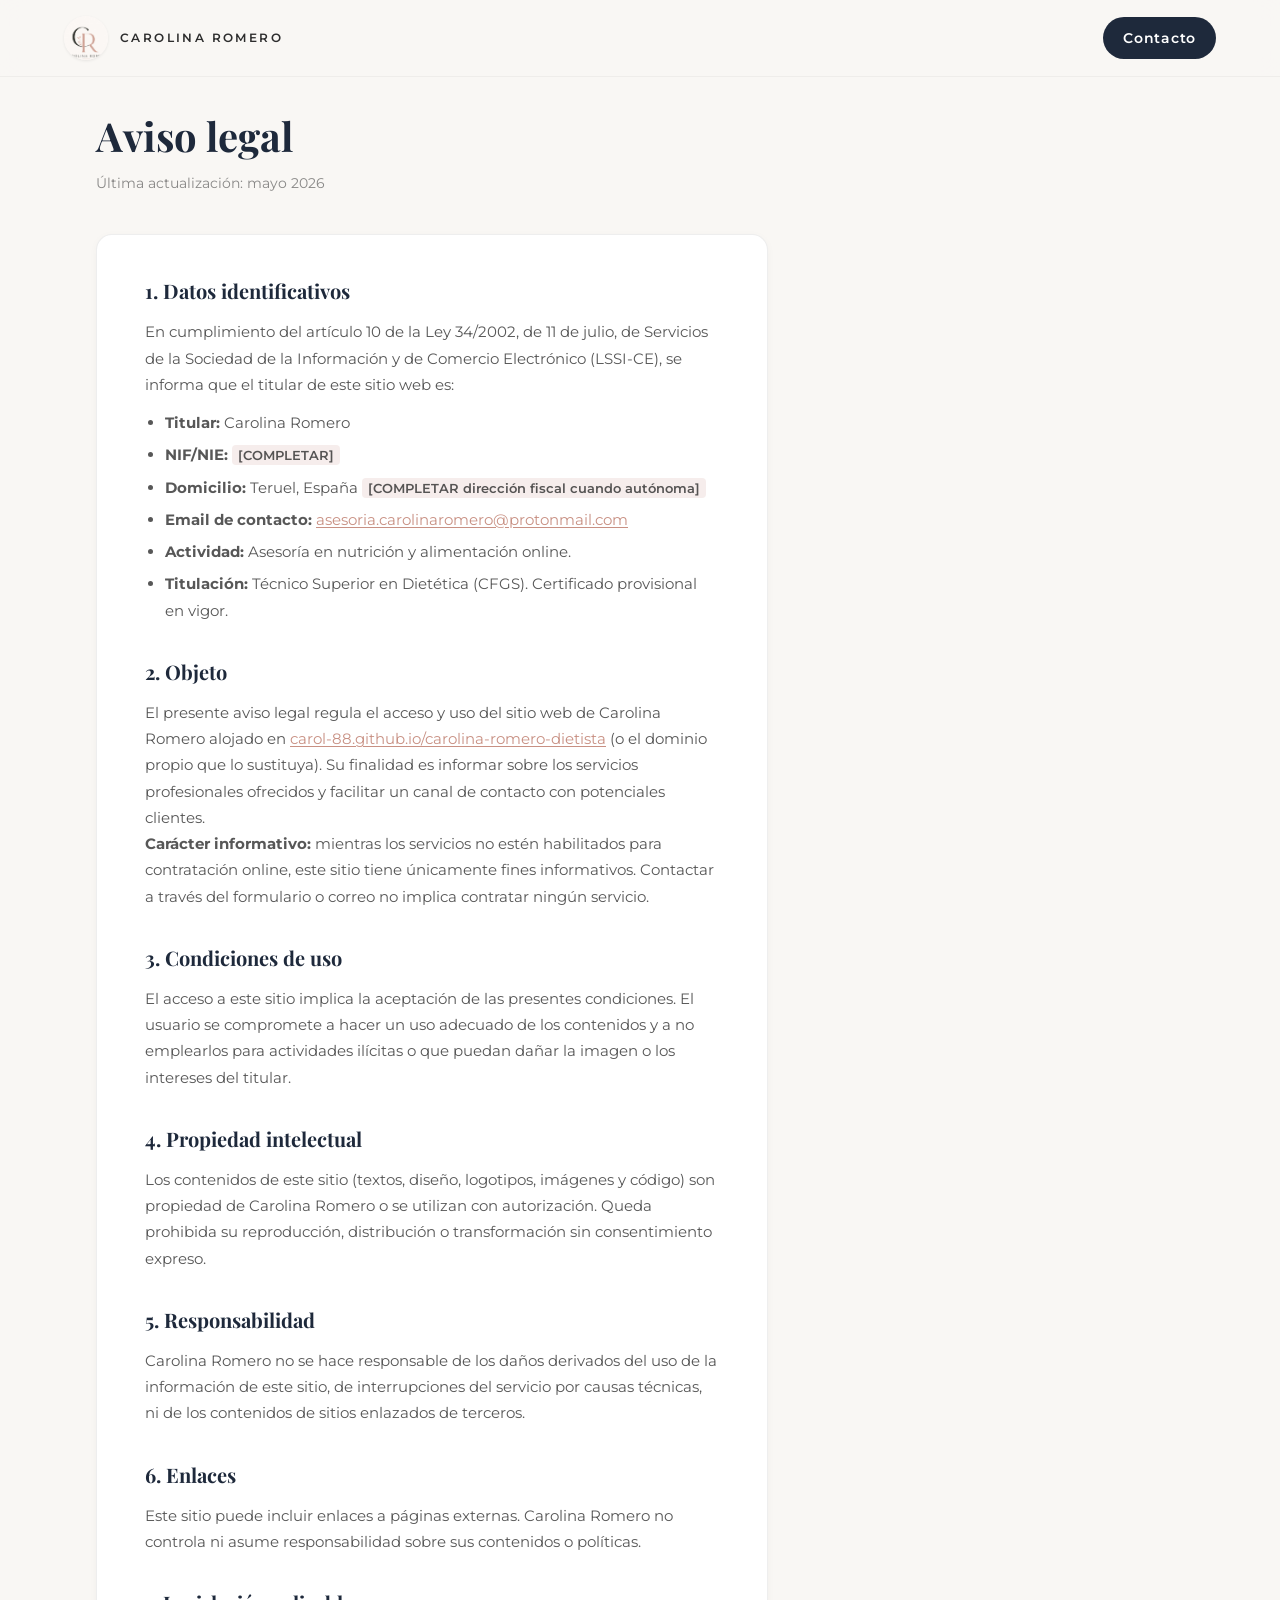
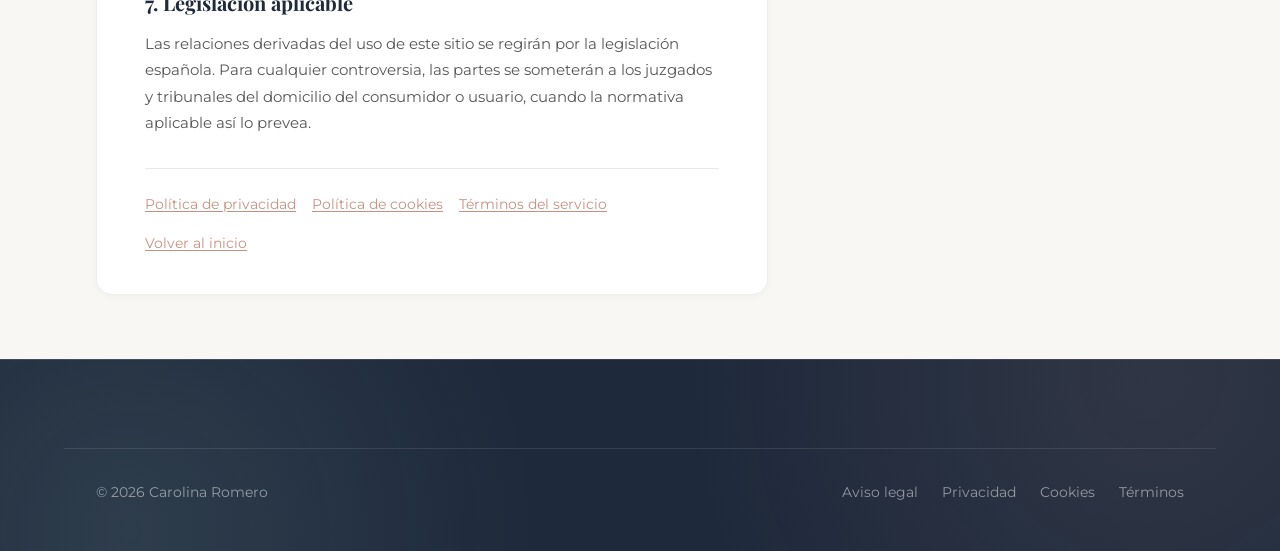
==== commit 7bada525: "Documentar pendientes, renombrar a dietista y logo sin desarrollo web Co-authored-by: Cursor <cursor" ====
--- a/legal/aviso-legal.html
+++ b/legal/aviso-legal.html
@@ -69,7 +69,7 @@
           <p>
             El presente aviso legal regula el acceso y uso del sitio web de
             Carolina Romero alojado en
-            <a href="https://carol-88.github.io/carolina-romero-landing/" target="_blank" rel="noopener">carol-88.github.io/carolina-romero-landing</a>
+            <a href="https://carol-88.github.io/carolina-romero-dietista/" target="_blank" rel="noopener">carol-88.github.io/carolina-romero-dietista</a>
             (o el dominio propio que lo sustituya). Su finalidad es informar
             sobre los servicios profesionales ofrecidos y facilitar un canal de
             contacto con potenciales clientes.
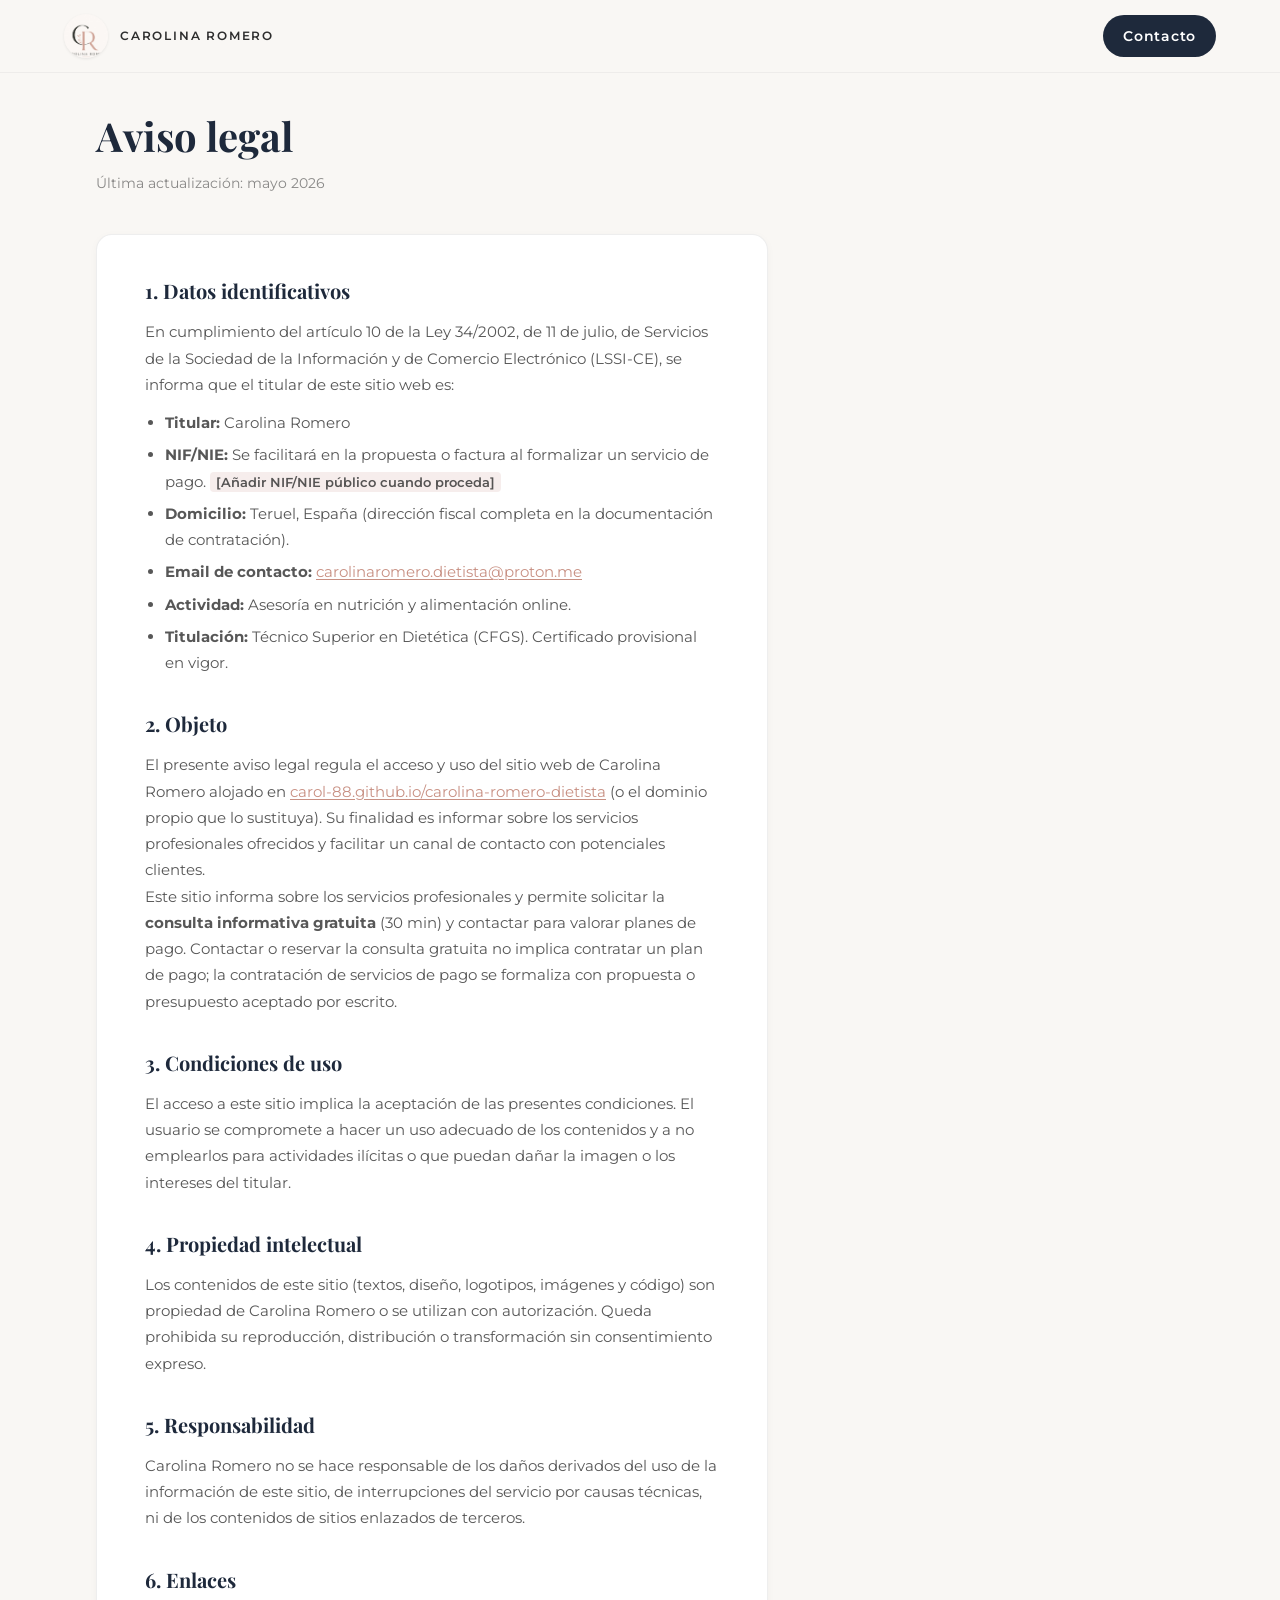
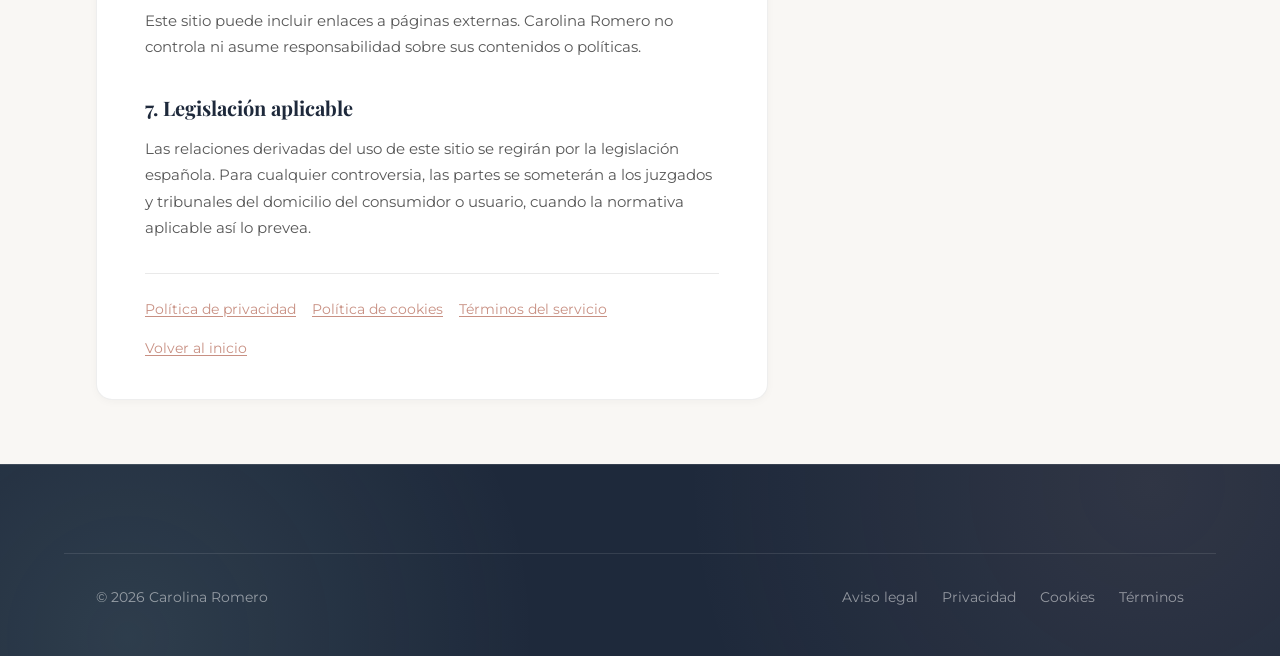
==== commit 857fbabe: "Abrir consulta gratis con Cal.eu y alinear la web al soft start. Integra el calendario, actualiza em" ====
--- a/legal/aviso-legal.html
+++ b/legal/aviso-legal.html
@@ -47,15 +47,16 @@
             <li><strong>Titular:</strong> Carolina Romero</li>
             <li>
               <strong>NIF/NIE:</strong>
-              <span class="legal-placeholder">[COMPLETAR]</span>
+              Se facilitará en la propuesta o factura al formalizar un servicio de pago.
+              <span class="legal-placeholder">[Añadir NIF/NIE público cuando proceda]</span>
             </li>
             <li>
               <strong>Domicilio:</strong> Teruel, España
-              <span class="legal-placeholder">[COMPLETAR dirección fiscal cuando autónoma]</span>
+              (dirección fiscal completa en la documentación de contratación).
             </li>
             <li>
               <strong>Email de contacto:</strong>
-              <a href="mailto:asesoria.carolinaromero@protonmail.com">asesoria.carolinaromero@protonmail.com</a>
+              <a href="mailto:carolinaromero.dietista@proton.me">carolinaromero.dietista@proton.me</a>
             </li>
             <li>
               <strong>Actividad:</strong> Asesoría en nutrición y alimentación online.
@@ -75,10 +76,12 @@
             contacto con potenciales clientes.
           </p>
           <p>
-            <strong>Carácter informativo:</strong> mientras los servicios no
-            estén habilitados para contratación online, este sitio tiene
-            únicamente fines informativos. Contactar a través del formulario o
-            correo no implica contratar ningún servicio.
+            Este sitio informa sobre los servicios profesionales y permite
+            solicitar la <strong>consulta informativa gratuita</strong> (30 min)
+            y contactar para valorar planes de pago. Contactar o reservar la
+            consulta gratuita no implica contratar un plan de pago; la
+            contratación de servicios de pago se formaliza con propuesta o
+            presupuesto aceptado por escrito.
           </p>
 
           <h2>3. Condiciones de uso</h2>
--- a/css/styles.css
+++ b/css/styles.css
@@ -21,6 +21,7 @@
 
 html {
   scroll-behavior: smooth;
+  overflow-x: clip;
 }
 
 body {
@@ -29,6 +30,13 @@
   color: var(--charcoal);
   line-height: 1.6;
   -webkit-font-smoothing: antialiased;
+  overflow-x: clip;
+  min-width: 0;
+}
+
+main {
+  max-width: 100%;
+  overflow-x: clip;
 }
 
 body.nav-open {
@@ -69,9 +77,16 @@
 }
 
 .container {
+  width: 100%;
   max-width: 72rem;
   margin: 0 auto;
-  padding: 0 1.25rem;
+  padding: 0 1rem;
+}
+
+@media (min-width: 480px) {
+  .container {
+    padding: 0 1.25rem;
+  }
 }
 
 @media (min-width: 1024px) {
@@ -83,8 +98,15 @@
 .eyebrow {
   font-size: 0.75rem;
   font-weight: 600;
-  letter-spacing: 0.25em;
+  letter-spacing: 0.12em;
   text-transform: uppercase;
+}
+
+@media (max-width: 479px) {
+  .eyebrow {
+    letter-spacing: 0.06em;
+    font-size: 0.6875rem;
+  }
 }
 
 .font-serif {
@@ -96,21 +118,48 @@
 }
 
 /* Header */
+.site-header,
 .header {
   position: fixed;
   inset: 0 0 auto;
-  z-index: 50;
+  z-index: 100;
+  width: 100%;
   border-bottom: 1px solid color-mix(in srgb, var(--charcoal) 5%, transparent);
-  background: color-mix(in srgb, var(--cream) 90%, transparent);
-  backdrop-filter: blur(12px);
-}
-
-.header-inner {
+  background: var(--cream);
+}
+
+.site-header-row {
   display: flex;
   align-items: center;
   justify-content: space-between;
   gap: 0.75rem;
-  padding: 1rem 0;
+  padding: 0.875rem 0;
+  min-width: 0;
+}
+
+.header-inner {
+  display: flex;
+  align-items: center;
+  justify-content: space-between;
+  gap: 0.75rem;
+  padding: 0.875rem 0;
+  min-width: 0;
+}
+
+.header-controls {
+  display: flex;
+  align-items: center;
+  gap: 0.625rem;
+  flex-shrink: 0;
+  margin-left: auto;
+}
+
+.brand-link {
+  display: flex;
+  align-items: center;
+  gap: 0.75rem;
+  min-width: 0;
+  flex-shrink: 1;
 }
 
 .nav-toggle {
@@ -118,19 +167,20 @@
   flex-direction: column;
   justify-content: center;
   gap: 0.3rem;
-  width: 2.5rem;
-  height: 2.5rem;
+  width: 2.75rem;
+  height: 2.75rem;
   padding: 0.375rem;
   border: 1px solid color-mix(in srgb, var(--charcoal) 12%, transparent);
   border-radius: 0.5rem;
   background: white;
   cursor: pointer;
-  position: relative;
-  z-index: 51;
+  flex-shrink: 0;
+  z-index: 102;
 }
 
 .nav-toggle span {
   display: block;
+  width: 100%;
   height: 2px;
   background: var(--charcoal);
   border-radius: 9999px;
@@ -149,33 +199,123 @@
   transform: translateY(-6px) rotate(-45deg);
 }
 
-@media (min-width: 768px) {
-  .nav-toggle {
-    display: none;
-  }
-}
-
 .header-cta {
   display: none;
   white-space: nowrap;
-}
-
-@media (min-width: 480px) {
+  flex-shrink: 0;
+}
+
+.nav-mobile-cta {
+  display: none;
+}
+
+@media (max-width: 767px) {
+  .header-cta {
+    display: none !important;
+  }
+
+  .site-header-row {
+    position: relative;
+    z-index: 102;
+  }
+
+  .nav {
+    position: fixed;
+    top: 0;
+    left: 0;
+    right: 0;
+    bottom: 0;
+    width: 100%;
+    max-width: 100vw;
+    height: 100dvh;
+    min-height: 100vh;
+    z-index: 101;
+    display: none;
+    flex-direction: column;
+    align-items: stretch;
+    justify-content: flex-start;
+    gap: 0;
+    padding: 5.5rem 1.5rem 2rem;
+    background: var(--cream);
+    overflow-y: auto;
+    -webkit-overflow-scrolling: touch;
+  }
+
+  .nav.is-open {
+    display: flex;
+  }
+
+  .nav a:not(.btn) {
+    display: block;
+    padding: 1rem 0.5rem;
+    font-size: 1.125rem;
+    font-weight: 600;
+    color: var(--navy);
+    text-align: center;
+    border-bottom: 1px solid color-mix(in srgb, var(--charcoal) 8%, transparent);
+  }
+
+  .nav a:not(.btn):hover {
+    color: var(--rose);
+  }
+
+  .nav-mobile-cta {
+    display: inline-flex;
+    width: 100%;
+    max-width: 16rem;
+    margin: 1.5rem auto 0;
+    justify-content: center;
+  }
+}
+
+@media (min-width: 768px) {
+  .nav-toggle,
+  .nav-mobile-cta {
+    display: none !important;
+  }
+
   .header-cta {
     display: inline-flex;
   }
-}
-
-@media (min-width: 768px) {
-  .header-cta {
-    display: inline-flex;
-  }
-}
-
-.brand-link {
-  display: flex;
-  align-items: center;
-  gap: 0.75rem;
+
+  .site-header-row {
+    display: grid;
+    grid-template-columns: auto 1fr auto;
+    align-items: center;
+    gap: 1rem;
+  }
+
+  .brand-link {
+    grid-column: 1;
+  }
+
+  .nav {
+    grid-column: 2;
+    display: flex !important;
+    justify-content: center;
+    gap: 1.25rem;
+    position: static;
+    padding: 0;
+    background: transparent;
+    flex-direction: row;
+    align-items: center;
+    width: auto;
+    height: auto;
+    min-height: 0;
+    max-width: none;
+    overflow: visible;
+  }
+
+  .header-controls {
+    grid-column: 3;
+    margin-left: 0;
+  }
+}
+
+@media (min-width: 1024px) {
+  .nav {
+    gap: 2rem;
+  }
 }
 
 .brand-link img {
@@ -190,7 +330,10 @@
   display: none;
   font-size: 0.75rem;
   font-weight: 600;
-  letter-spacing: 0.2em;
+  letter-spacing: 0.15em;
+  overflow: hidden;
+  text-overflow: ellipsis;
+  white-space: nowrap;
 }
 
 @media (min-width: 640px) {
@@ -199,48 +342,34 @@
   }
 }
 
-.nav {
-  display: none;
-  gap: 2rem;
-}
-
-@media (max-width: 767px) {
-  .nav {
-    position: fixed;
-    inset: 0;
-    z-index: 40;
-    flex-direction: column;
-    align-items: center;
-    justify-content: center;
-    gap: 2rem;
-    background: color-mix(in srgb, var(--cream) 97%, transparent);
-    backdrop-filter: blur(12px);
-  }
-
-  .nav.is-open {
-    display: flex;
-  }
-
-  .nav a {
-    font-size: 1.125rem;
-  }
-}
-
-@media (min-width: 768px) {
-  .nav {
-    display: flex;
-  }
-}
-
-.nav a {
+@media (min-width: 768px) and (max-width: 1023px) {
+  .nav a:not(.btn) {
+    font-size: 0.75rem;
+  }
+
+  .header-cta {
+    font-size: 0.75rem;
+    padding: 0.5rem 1rem;
+  }
+}
+
+@media (min-width: 640px) and (max-width: 1023px) {
+  .pricing-grid {
+    max-width: 36rem;
+    margin-left: auto;
+    margin-right: auto;
+  }
+}
+
+.nav a:not(.btn) {
   font-size: 0.875rem;
   font-weight: 500;
-  letter-spacing: 0.05em;
+  letter-spacing: 0.03em;
   color: color-mix(in srgb, var(--charcoal) 70%, transparent);
   transition: color 0.2s;
 }
 
-.nav a:hover {
+.nav a:not(.btn):hover {
   color: var(--rose);
 }
 
@@ -324,14 +453,22 @@
   border-bottom: 1px solid color-mix(in srgb, white 12%, transparent);
 }
 
+.site-notice .container {
+  padding-left: 1.25rem;
+  padding-right: 1.25rem;
+}
+
 .site-notice-inner {
-  padding: 0.875rem 0;
+  padding: 1rem 0;
 }
 
 .site-notice p {
   font-size: 0.8125rem;
   line-height: 1.55;
   text-align: center;
+  max-width: 42rem;
+  margin-left: auto;
+  margin-right: auto;
 }
 
 .site-notice strong {
@@ -341,13 +478,28 @@
 .hero-disclaimer {
   margin-top: 0.75rem;
   font-size: 0.8125rem;
+  line-height: 1.55;
   color: color-mix(in srgb, var(--charcoal) 55%, transparent);
   max-width: 36rem;
 }
 
+.hero-content {
+  display: flex;
+  flex-direction: column;
+  align-items: center;
+  text-align: center;
+}
+
+@media (min-width: 1024px) {
+  .hero-content {
+    align-items: flex-start;
+    text-align: left;
+  }
+}
+
 .hero-grid {
   display: grid;
-  gap: 3rem;
+  gap: 2.5rem;
   align-items: center;
 }
 
@@ -420,13 +572,44 @@
   margin-top: 2rem;
   display: flex;
   flex-direction: column;
+  align-items: center;
   gap: 0.75rem;
+  width: 100%;
+}
+
+.hero-actions .btn-hero {
+  width: 100%;
+  max-width: 18.5rem;
+  letter-spacing: 0.02em;
+  line-height: 1.35;
+  text-align: center;
+  text-wrap: balance;
+  padding: 0.875rem 1.25rem;
 }
 
 @media (min-width: 640px) {
   .hero-actions {
     flex-direction: row;
-    align-items: center;
+    flex-wrap: wrap;
+    justify-content: center;
+    gap: 1rem;
+  }
+
+  .hero-actions .btn-hero {
+    width: auto;
+    min-width: 12rem;
+    max-width: 15rem;
+    flex: 0 1 auto;
+  }
+}
+
+@media (min-width: 1024px) {
+  .hero-actions {
+    justify-content: flex-start;
+  }
+
+  .hero-actions .btn-hero {
+    max-width: 16.5rem;
   }
 }
 
@@ -475,12 +658,18 @@
 .logo-card {
   position: relative;
   z-index: 1;
-  padding: 3rem 2.5rem;
+  padding: 2rem 1.5rem;
   border-radius: 1.5rem;
   background: white;
   border: 1px solid color-mix(in srgb, white 60%, transparent);
   box-shadow: 0 25px 50px -12px color-mix(in srgb, var(--navy) 10%, transparent);
   text-align: center;
+}
+
+@media (min-width: 640px) {
+  .logo-card {
+    padding: 2.5rem 2rem;
+  }
 }
 
 .logo-card img {
@@ -504,12 +693,12 @@
   margin-top: 1.25rem;
   padding-top: 1.25rem;
   border-top: 1px solid color-mix(in srgb, var(--rose) 20%, transparent);
-  font-family: var(--font-script);
-  font-size: clamp(1.125rem, 2.5vw, 1.375rem);
-  line-height: 1.35;
+  font-family: var(--font-serif);
+  font-size: clamp(1.125rem, 2.5vw, 1.5rem);
+  font-weight: 500;
+  line-height: 1.3;
   color: var(--navy);
   text-align: center;
-  overflow-wrap: anywhere;
 }
 
 /* Services */
@@ -561,6 +750,23 @@
   background: #ffffff;
 }
 
+.section-header .services-discount {
+  margin-top: 1rem;
+  font-size: 0.875rem;
+  line-height: 1.55;
+  color: color-mix(in srgb, white 80%, transparent);
+}
+
+.section-header .services-discount a {
+  color: var(--mint);
+  text-decoration: underline;
+  text-underline-offset: 2px;
+}
+
+.section-header .services-discount a:hover {
+  color: white;
+}
+
 .service-price {
   margin-top: 0.75rem;
   font-family: var(--font-serif);
@@ -845,6 +1051,7 @@
 .contact-grid {
   display: grid;
   gap: 3rem;
+  min-width: 0;
 }
 
 @media (min-width: 1024px) {
@@ -882,10 +1089,23 @@
   display: flex;
   align-items: center;
   gap: 1rem;
-  padding: 1.25rem;
+  padding: 1rem;
   border-radius: 1rem;
   border: 1px solid color-mix(in srgb, var(--charcoal) 5%, transparent);
   transition: all 0.2s;
+  min-width: 0;
+  max-width: 100%;
+}
+
+@media (min-width: 480px) {
+  .contact-link {
+    padding: 1.25rem;
+  }
+}
+
+.contact-link > div {
+  min-width: 0;
+  flex: 1;
 }
 
 .contact-link:hover {
@@ -917,11 +1137,6 @@
   color: var(--navy);
   font-size: 0.875rem;
   font-weight: 700;
-}
-
-.contact-link-icon.facebook {
-  background: color-mix(in srgb, #1877f2 15%, transparent);
-  color: #1877f2;
 }
 
 .contact-link-icon.portfolio {
@@ -941,14 +1156,24 @@
 .contact-link-value {
   font-weight: 500;
   color: var(--navy);
+  overflow-wrap: anywhere;
+  word-break: break-word;
 }
 
 .contact-form-wrap {
-  padding: 2rem;
+  padding: 1.25rem;
   border-radius: 1.5rem;
   border: 1px solid color-mix(in srgb, var(--charcoal) 5%, transparent);
   background: var(--cream);
   box-shadow: 0 1px 3px rgb(0 0 0 / 5%);
+  min-width: 0;
+  max-width: 100%;
+}
+
+@media (min-width: 480px) {
+  .contact-form-wrap {
+    padding: 1.75rem;
+  }
 }
 
 @media (min-width: 1024px) {
@@ -959,6 +1184,7 @@
 
 .form-group {
   margin-bottom: 1.25rem;
+  min-width: 0;
 }
 
 .form-group label {
@@ -971,6 +1197,7 @@
 .form-row {
   display: grid;
   gap: 1.25rem;
+  min-width: 0;
 }
 
 @media (min-width: 640px) {
@@ -983,6 +1210,8 @@
 .form-group select,
 .form-group textarea {
   width: 100%;
+  max-width: 100%;
+  min-width: 0;
   padding: 0.75rem 1rem;
   border-radius: 0.75rem;
   border: 1px solid color-mix(in srgb, var(--charcoal) 10%, transparent);
@@ -1110,8 +1339,10 @@
 }
 
 .footer-motto {
-  font-family: var(--font-script);
-  font-size: clamp(1.5rem, 3vw, 1.875rem);
+  font-family: var(--font-serif);
+  font-size: clamp(1.5rem, 3vw, 2rem);
+  font-weight: 500;
+  line-height: 1.3;
   color: color-mix(in srgb, white 90%, transparent);
   text-align: center;
 }
@@ -1143,6 +1374,11 @@
   line-height: 1.5;
   color: color-mix(in srgb, var(--charcoal) 70%, transparent);
   margin-top: 1rem;
+  min-width: 0;
+}
+
+.form-checkbox span {
+  overflow-wrap: anywhere;
 }
 
 .form-checkbox input {
@@ -1347,6 +1583,27 @@
   flex-wrap: wrap;
   gap: 0.5rem;
   list-style: none;
+  justify-content: center;
+  max-width: 28rem;
+}
+
+@media (min-width: 1024px) {
+  .hero-lead,
+  .hero-badges {
+    margin-left: 0;
+    margin-right: 0;
+  }
+
+  .hero-badges {
+    justify-content: flex-start;
+    max-width: none;
+  }
+
+  .hero-disclaimer {
+    text-align: left;
+    margin-left: 0;
+    margin-right: 0;
+  }
 }
 
 .hero-badges li {
@@ -1448,6 +1705,23 @@
   color: var(--rose-light);
 }
 
+.pricing-amount-alt {
+  margin-top: 0.35rem;
+  font-size: 0.875rem;
+  color: color-mix(in srgb, white 75%, transparent);
+}
+
+.pricing-amount-alt strong {
+  color: var(--mint);
+}
+
+.pricing-week {
+  margin-top: 0.35rem;
+  font-size: 0.8125rem;
+  color: var(--mint);
+  font-weight: 600;
+}
+
 .pricing-period {
   font-size: 0.875rem;
   color: color-mix(in srgb, white 65%, transparent);
@@ -1472,6 +1746,10 @@
   margin-top: 1rem;
   font-size: 0.8125rem;
   color: color-mix(in srgb, white 50%, transparent);
+}
+
+.pricing-card .btn {
+  margin-top: 1.25rem;
 }
 
 .pricing-badge {
@@ -1494,7 +1772,9 @@
 
 .comparison-wrap {
   margin-top: 2.5rem;
+  max-width: 100%;
   overflow-x: auto;
+  -webkit-overflow-scrolling: touch;
 }
 
 .comparison-table {
@@ -1559,6 +1839,165 @@
   border-left: 3px solid var(--rose);
   background: white;
   border-radius: 0 0.5rem 0.5rem 0;
+}
+
+.bioevolva {
+  padding: 4rem 0;
+  background: white;
+  border-top: 1px solid color-mix(in srgb, var(--charcoal) 6%, transparent);
+}
+
+.bioevolva h2 {
+  font-family: var(--font-serif);
+  font-size: clamp(1.5rem, 3vw, 2rem);
+  color: var(--navy);
+}
+
+.bioevolva .eyebrow {
+  color: var(--rose);
+}
+
+.bioevolva-content p {
+  margin-top: 1rem;
+  line-height: 1.65;
+  color: color-mix(in srgb, var(--charcoal) 78%, transparent);
+}
+
+.bioevolva-perks {
+  margin-top: 1.25rem;
+  padding-left: 1.25rem;
+  display: flex;
+  flex-direction: column;
+  gap: 0.5rem;
+  color: color-mix(in srgb, var(--charcoal) 75%, transparent);
+}
+
+.bioevolva-actions {
+  margin-top: 1.75rem;
+  display: flex;
+  flex-wrap: wrap;
+  gap: 0.75rem;
+}
+
+.bioevolva-note {
+  margin-top: 1.25rem;
+  font-size: 0.875rem;
+  padding: 0.875rem 1rem;
+  border-left: 3px solid var(--mint);
+  background: color-mix(in srgb, var(--mint) 12%, white);
+  border-radius: 0 0.5rem 0.5rem 0;
+  color: color-mix(in srgb, var(--charcoal) 78%, transparent);
+}
+
+.consulta-gratis-box {
+  margin-top: 2.5rem;
+  padding: 1.5rem;
+  border-radius: 1rem;
+  background: white;
+  border: 1px solid color-mix(in srgb, var(--rose) 25%, transparent);
+  box-shadow: 0 1px 3px rgb(0 0 0 / 5%);
+}
+
+.consulta-gratis-box h3 {
+  font-family: var(--font-serif);
+  font-size: 1.25rem;
+  color: var(--navy);
+}
+
+.consulta-gratis-box ul {
+  margin: 1rem 0 1.5rem;
+  padding-left: 1.25rem;
+  display: flex;
+  flex-direction: column;
+  gap: 0.5rem;
+  color: color-mix(in srgb, var(--charcoal) 78%, transparent);
+}
+
+.para-quien-no {
+  padding-top: 0;
+  background: color-mix(in srgb, var(--rose-light) 10%, white);
+}
+
+.exclusion-list {
+  max-width: 40rem;
+  margin: 0 auto;
+  padding-left: 1.25rem;
+  display: flex;
+  flex-direction: column;
+  gap: 0.5rem;
+  color: color-mix(in srgb, var(--charcoal) 78%, transparent);
+}
+
+.exclusion-note {
+  max-width: 40rem;
+  margin: 1.25rem auto 0;
+  font-size: 0.875rem;
+  line-height: 1.6;
+  color: color-mix(in srgb, var(--charcoal) 70%, transparent);
+  text-align: center;
+}
+
+.waitlist-box {
+  margin-top: 2.5rem;
+  padding: 1.75rem;
+  border-radius: 1rem;
+  background: color-mix(in srgb, white 10%, var(--navy));
+  border: 1px solid color-mix(in srgb, var(--mint) 35%, transparent);
+  color: white;
+}
+
+.waitlist-box h3 {
+  font-family: var(--font-serif);
+  font-size: 1.25rem;
+}
+
+.waitlist-box > p {
+  margin-top: 0.75rem;
+  font-size: 0.9375rem;
+  color: color-mix(in srgb, white 80%, transparent);
+}
+
+.waitlist-form {
+  margin-top: 1.25rem;
+}
+
+.waitlist-form .form-group label {
+  color: color-mix(in srgb, white 90%, transparent);
+}
+
+.waitlist-form .form-checkbox {
+  color: color-mix(in srgb, white 85%, transparent);
+}
+
+.waitlist-form .form-checkbox a {
+  color: var(--mint);
+}
+
+.waitlist-box .form-success h3,
+.waitlist-box .form-success p {
+  color: color-mix(in srgb, var(--charcoal) 80%, transparent);
+}
+
+.bioevolva-fields {
+  margin-top: 0.5rem;
+}
+
+.form-error {
+  margin-top: 1rem;
+  padding: 0.75rem 1rem;
+  border-radius: 0.5rem;
+  font-size: 0.875rem;
+  background: color-mix(in srgb, #dc2626 12%, white);
+  color: #991b1b;
+  border: 1px solid color-mix(in srgb, #dc2626 25%, transparent);
+}
+
+.casos-tipo .testimonial-text {
+  font-style: normal;
+}
+
+.waitlist-box .form-success.visible {
+  padding: 2rem 0 0;
 }
 
 .como-funciona {
@@ -1627,9 +2066,10 @@
   gap: 1.5rem;
 }
 
-@media (min-width: 768px) {
+@media (min-width: 900px) {
   .booking-steps {
-    grid-template-columns: 1fr 1fr;
+    grid-template-columns: 1.4fr 0.8fr;
+    align-items: start;
   }
 }
 
@@ -1637,6 +2077,12 @@
   padding: 1.75rem;
   border-radius: 1rem;
   background: white;
+  border: 1px solid color-mix(in srgb, var(--charcoal) 8%, transparent);
+}
+
+.booking-step-primary {
+  border-color: color-mix(in srgb, var(--rose) 40%, transparent);
+  box-shadow: 0 0 0 1px color-mix(in srgb, var(--rose) 12%, transparent);
 }
 
 .booking-step-num {
@@ -1670,6 +2116,33 @@
 }
 
 .booking-pending a {
+  color: var(--rose);
+  text-decoration: underline;
+}
+
+.cal-embed-active {
+  margin-top: 1.25rem;
+  min-height: 620px;
+  border-radius: 0.75rem;
+  overflow: hidden;
+  background: white;
+}
+
+.cal-inline {
+  width: 100%;
+  height: 100%;
+  min-height: 620px;
+  overflow: auto;
+}
+
+.cal-embed-fallback {
+  margin-top: 0.75rem;
+  font-size: 0.8125rem;
+  text-align: center;
+  color: color-mix(in srgb, var(--charcoal) 65%, transparent);
+}
+
+.cal-embed-fallback a {
   color: var(--rose);
   text-decoration: underline;
 }
@@ -1683,6 +2156,10 @@
   text-align: center;
 }
 
+.cal-placeholder .btn {
+  margin-top: 1rem;
+}
+
 .cal-placeholder-title {
   font-weight: 600;
   color: var(--navy);
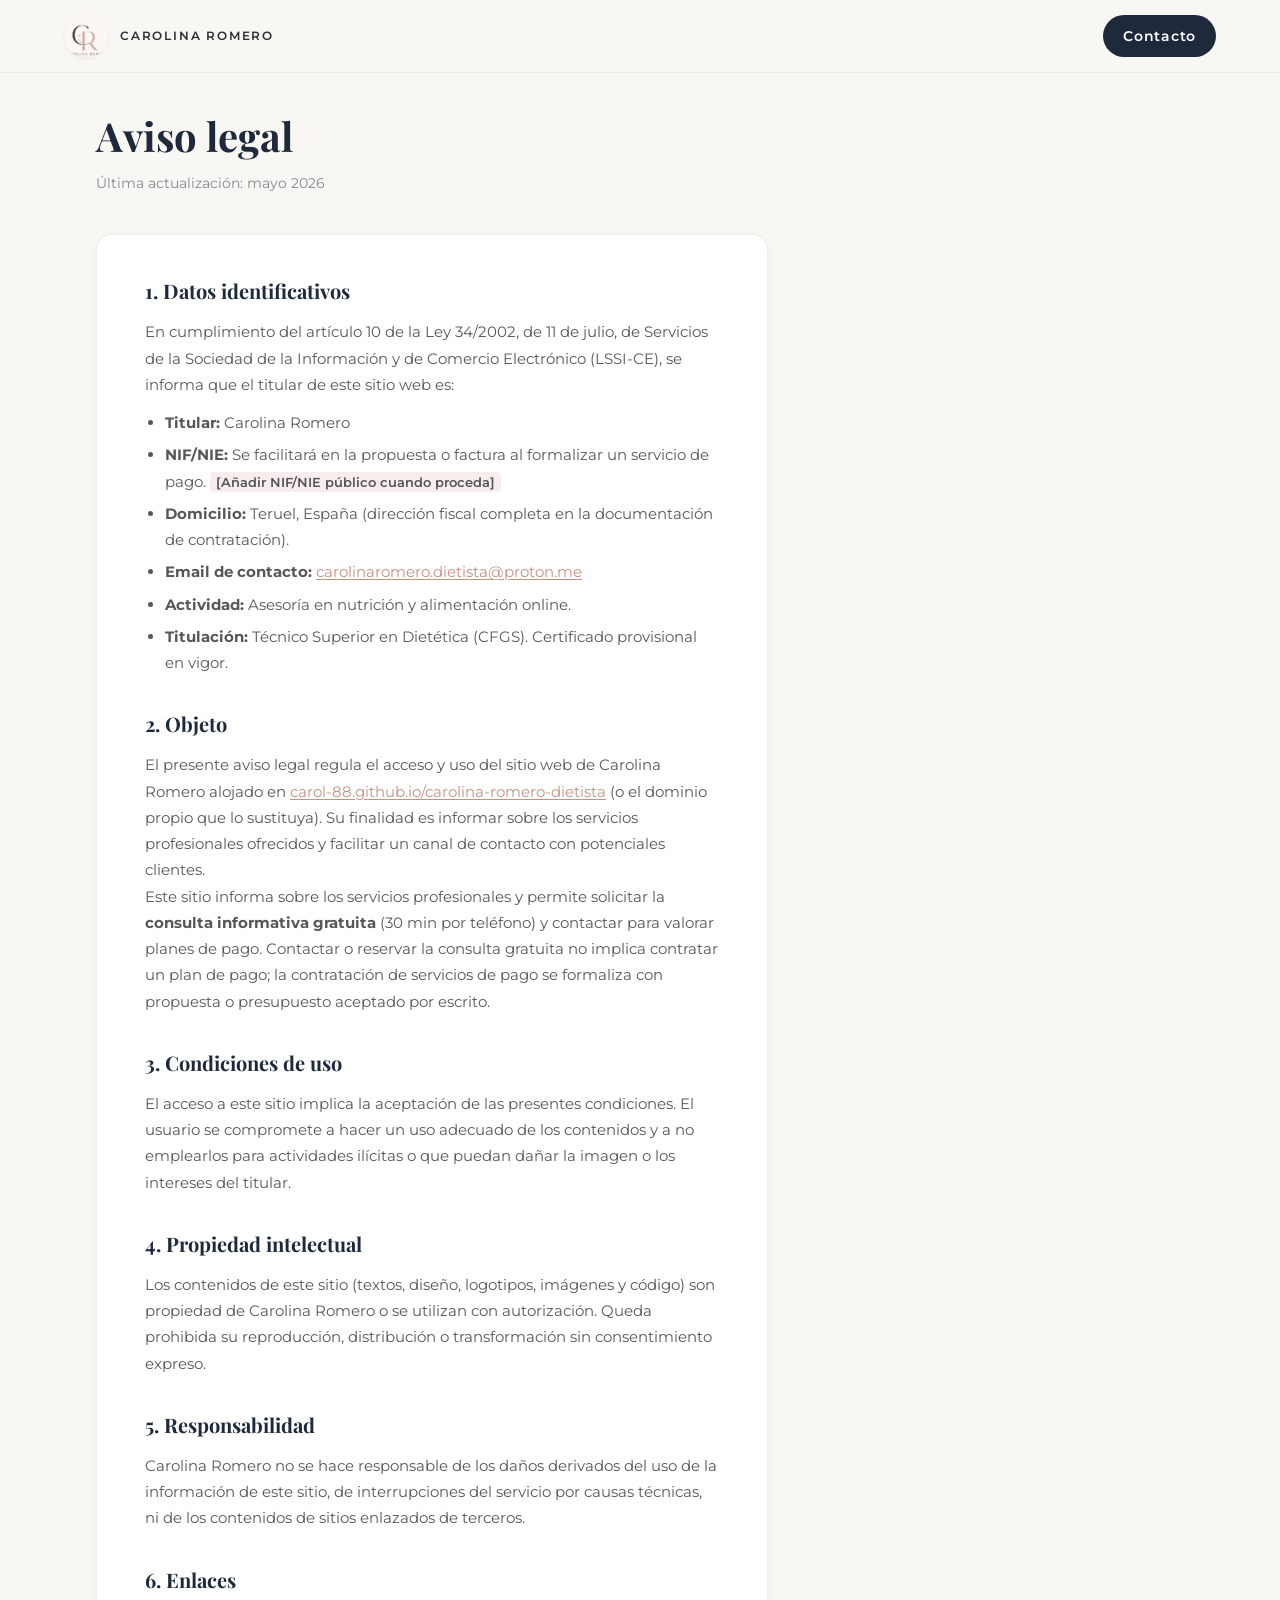
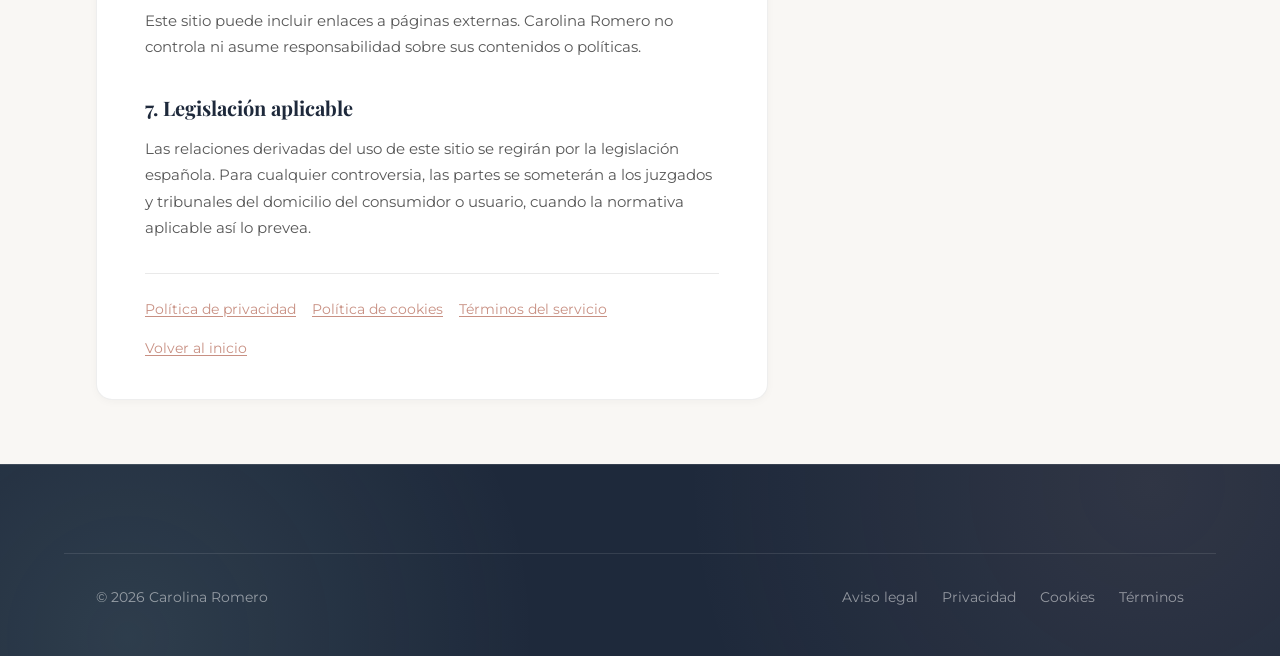
==== commit 52d768b8: "Simplificar reserva con Cal.eu y dejar BioEvolva en beta. Consulta gratis por teléfono, sin cuestion" ====
--- a/legal/aviso-legal.html
+++ b/legal/aviso-legal.html
@@ -77,7 +77,8 @@
           </p>
           <p>
             Este sitio informa sobre los servicios profesionales y permite
-            solicitar la <strong>consulta informativa gratuita</strong> (30 min)
+            solicitar la <strong>consulta informativa gratuita</strong> (30 min
+            por teléfono)
             y contactar para valorar planes de pago. Contactar o reservar la
             consulta gratuita no implica contratar un plan de pago; la
             contratación de servicios de pago se formaliza con propuesta o
--- a/css/styles.css
+++ b/css/styles.css
@@ -1752,6 +1752,17 @@
   margin-top: 1.25rem;
 }
 
+.pricing-card .btn-rose {
+  background: var(--rose);
+  color: #fff;
+  border: none;
+}
+
+.pricing-card .btn-rose:hover {
+  background: var(--rose-light);
+  color: #fff;
+}
+
 .pricing-badge {
   display: inline-block;
   margin-top: 1.25rem;
@@ -2019,7 +2030,7 @@
 
 @media (min-width: 1024px) {
   .steps-list {
-    grid-template-columns: repeat(4, 1fr);
+    grid-template-columns: repeat(3, 1fr);
   }
 }
 
@@ -2061,6 +2072,14 @@
   background: var(--navy);
 }
 
+.booking-panel {
+  margin-top: 2rem;
+  padding: 1.75rem;
+  border-radius: 1rem;
+  background: white;
+  border: 1px solid color-mix(in srgb, var(--charcoal) 8%, transparent);
+}
+
 .booking-steps {
   display: grid;
   gap: 1.5rem;
